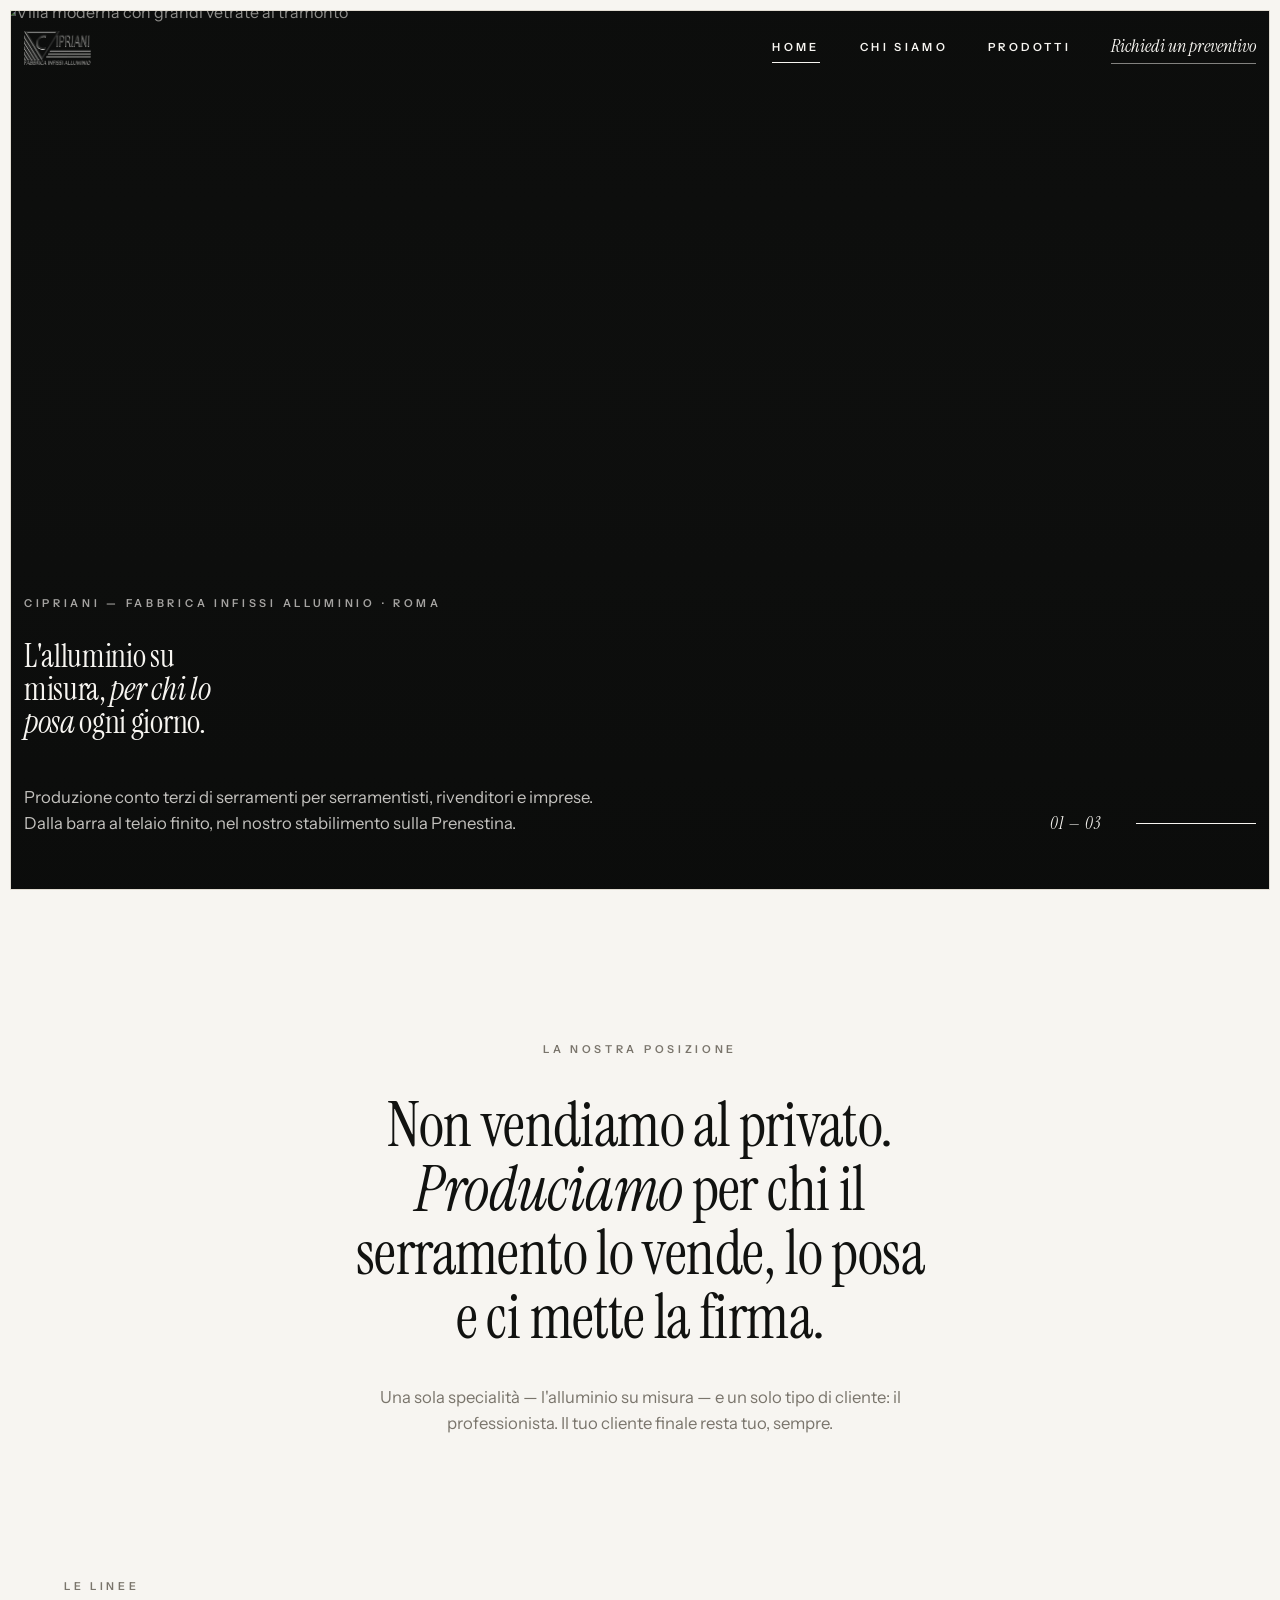
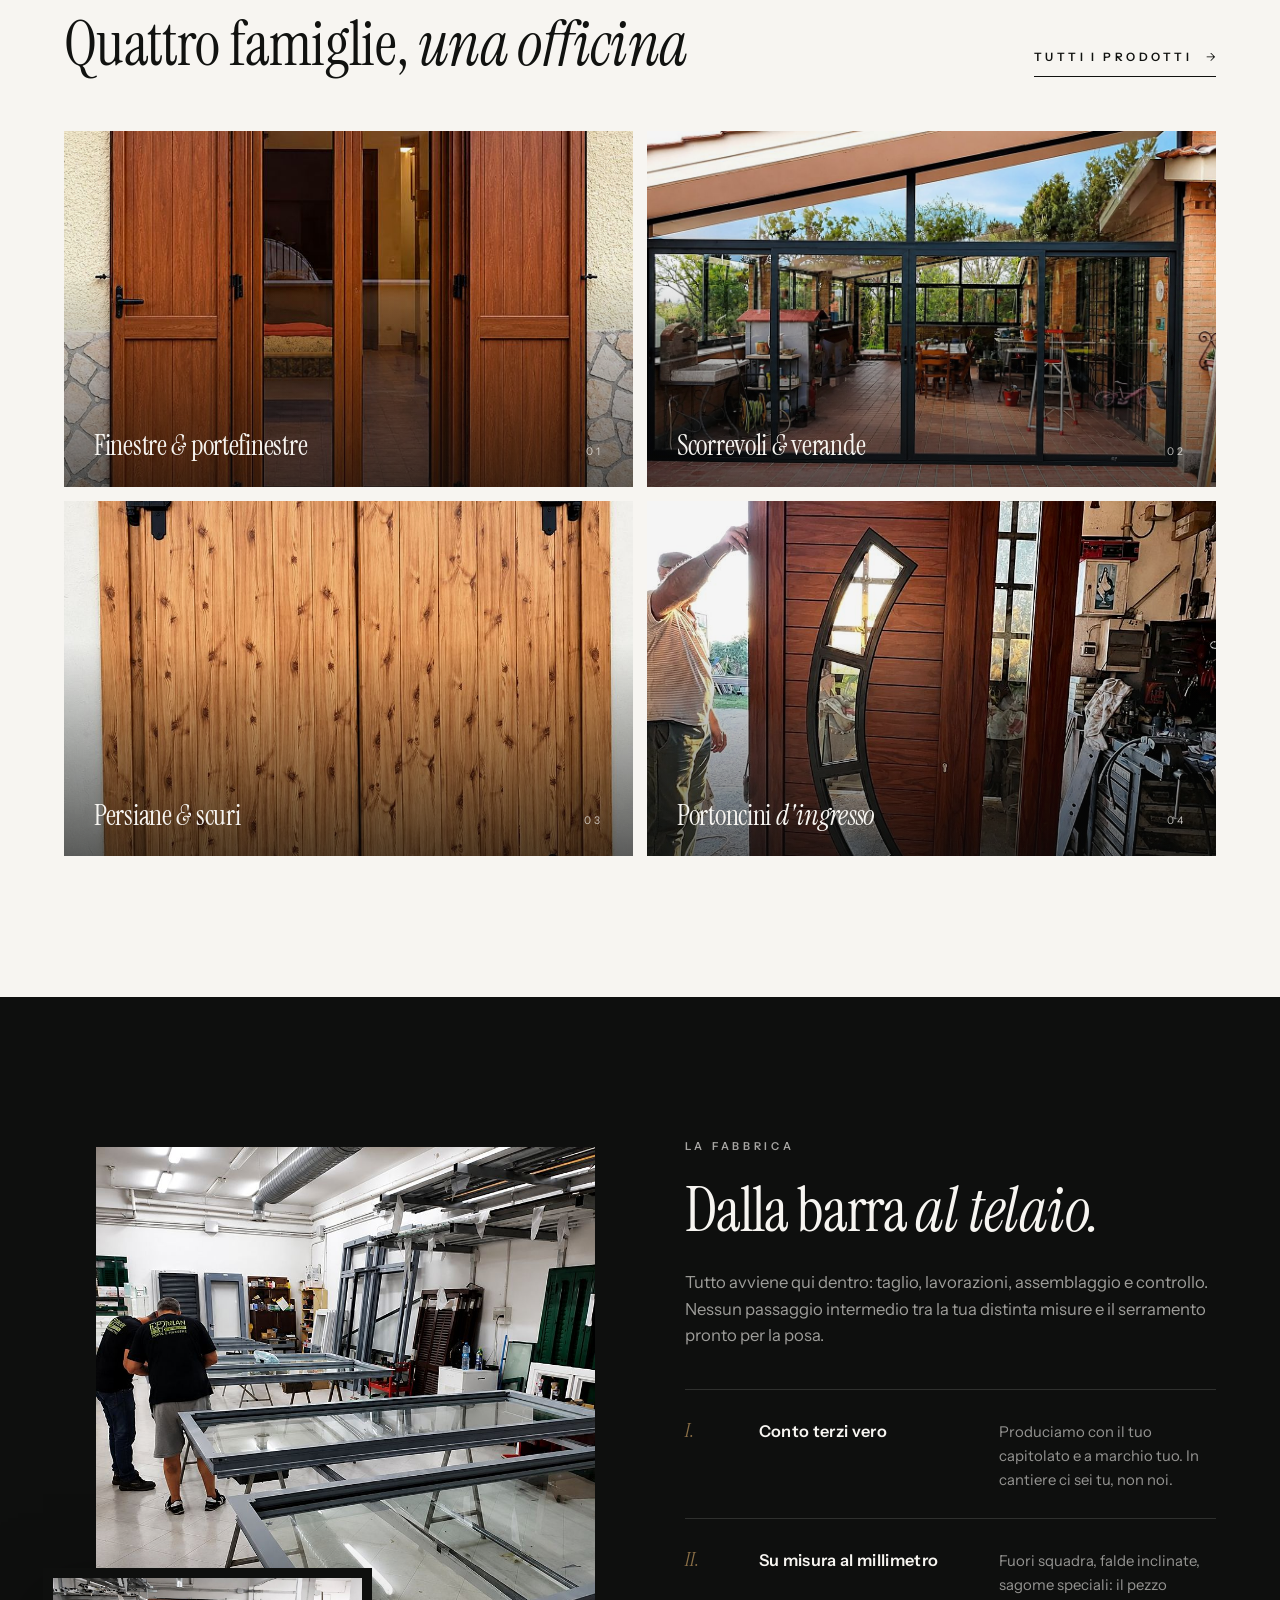
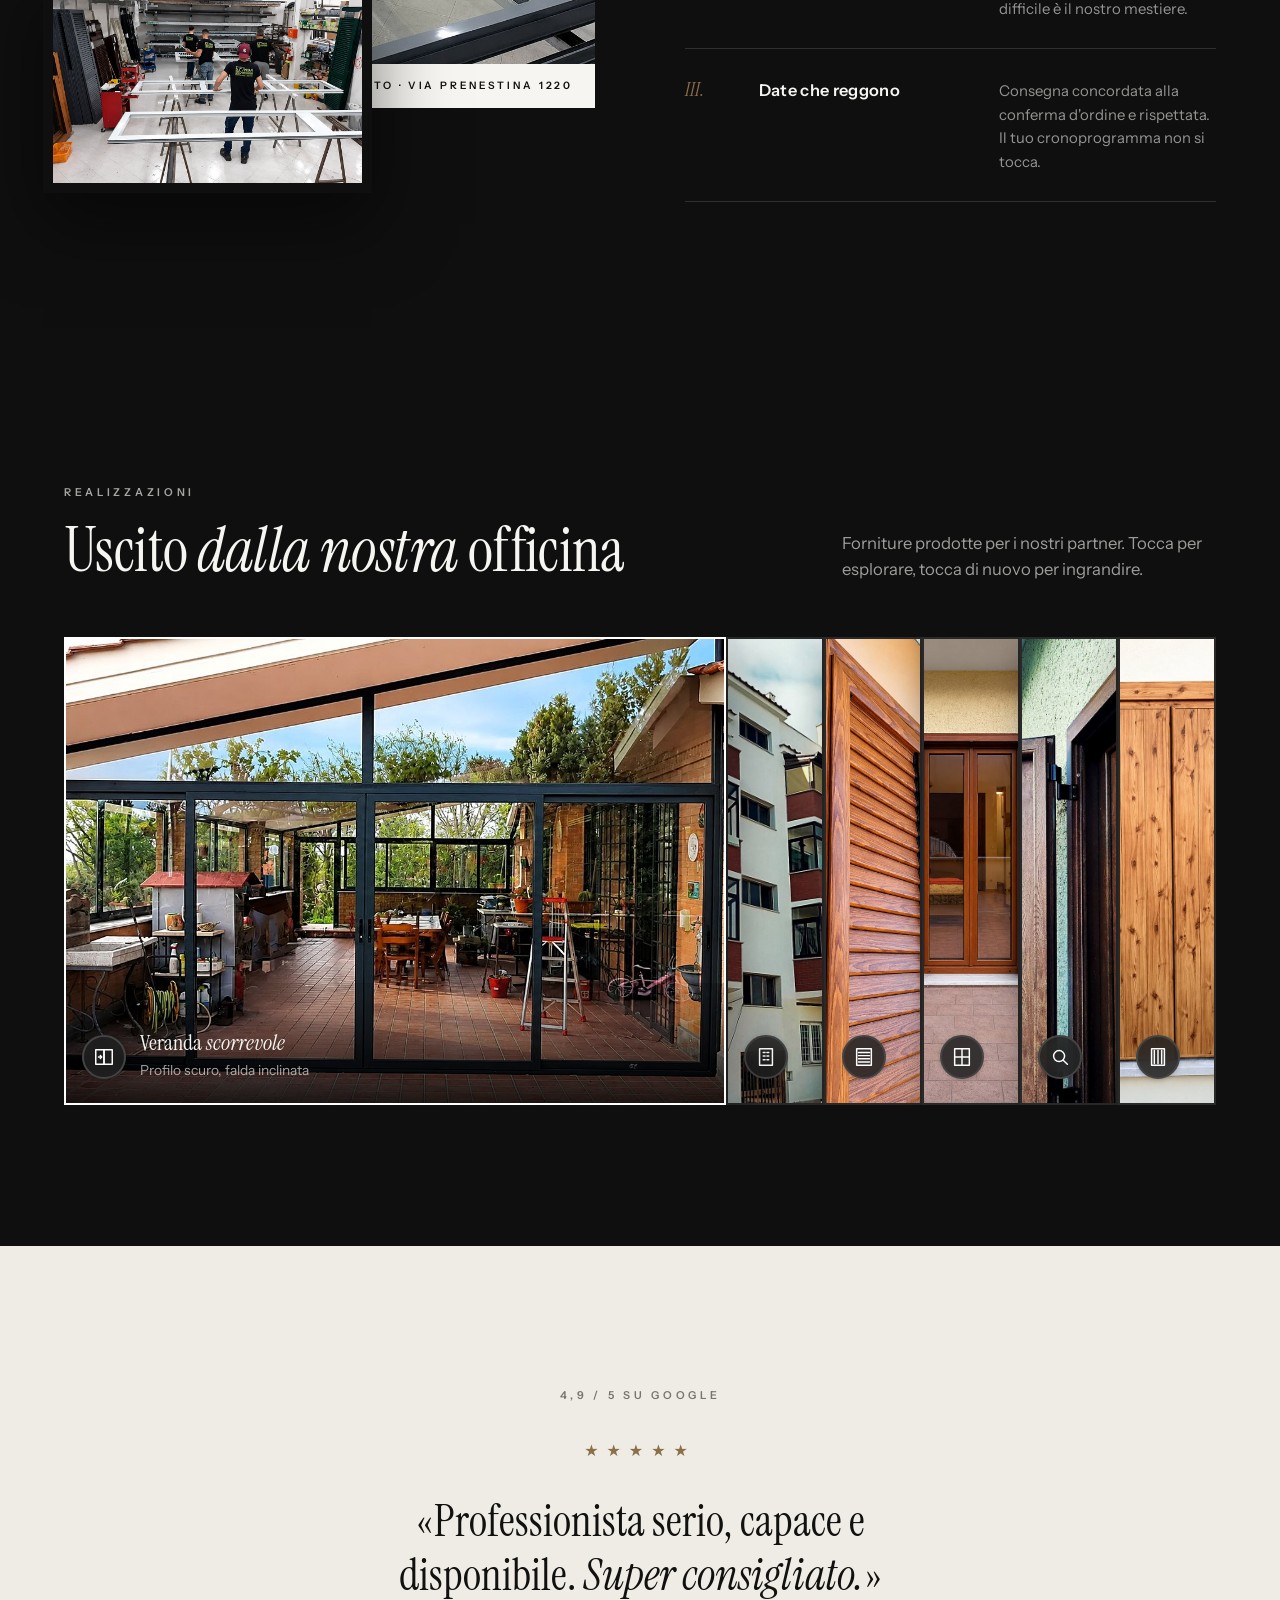
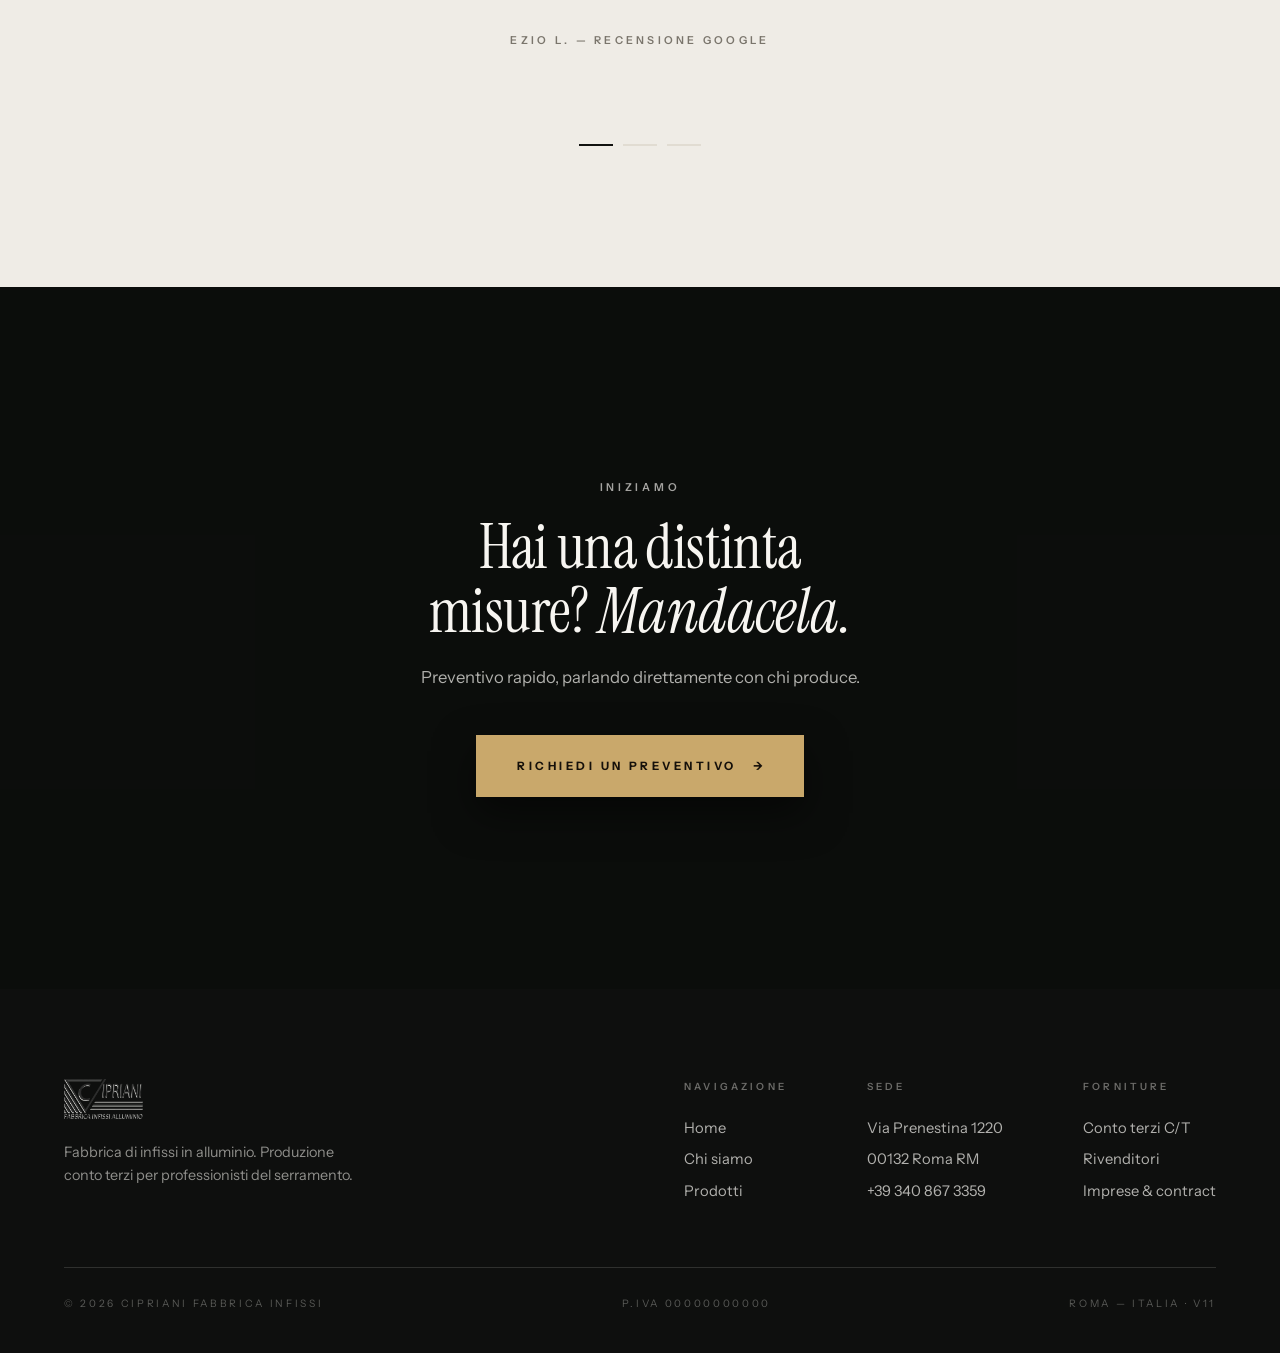
==== index.html @ 6ec698c6 "Add files via upload" ====
<!DOCTYPE html>
<html lang="it">
<head>
<meta charset="UTF-8">
<meta name="viewport" content="width=device-width, initial-scale=1.0">
<title>Cipriani — Fabbrica Infissi Alluminio · Produzione Conto Terzi · Roma</title>
<meta name="description" content="Fabbrica di infissi in alluminio a Roma. Produzione conto terzi per serramentisti, rivenditori e imprese. Dalla barra al telaio finito.">
<meta name="theme-color" content="#0E0F0E">
<meta property="og:title" content="Cipriani — Fabbrica Infissi Alluminio · Produzione Conto Terzi · Roma">
<meta property="og:description" content="Fabbrica di infissi in alluminio a Roma. Produzione conto terzi per serramentisti, rivenditori e imprese. Dalla barra al telaio finito.">
<meta property="og:type" content="website">
<link rel="icon" type="image/png" href="img/favicon.png">
<link rel="apple-touch-icon" href="img/apple-touch-icon.png">
<link rel="preconnect" href="https://fonts.googleapis.com">
<link rel="preconnect" href="https://fonts.gstatic.com" crossorigin>
<link href="https://fonts.googleapis.com/css2?family=Instrument+Serif:ital@0;1&family=Instrument+Sans:ital,wght@0,400..700;1,400&display=swap" rel="stylesheet">
<link rel="preload" as="image" href="https://images.unsplash.com/photo-1613490493576-7fde63acd811?auto=format&fit=crop&w=1600&q=80">
<link rel="stylesheet" href="css/style.css">
</head>
<body>
<div class="telaio" aria-hidden="true"></div>

<header id="hdr">
  <div class="bar">
    <a class="logo" href="index.html" aria-label="Cipriani — home">
      <img class="lg-l" src="img/logo_light.png" alt="Cipriani Fabbrica Infissi Alluminio">
      <img class="lg-d" src="img/logo_dark.png" alt="Cipriani Fabbrica Infissi Alluminio">
    </a>
    <button class="burger" id="burger" aria-label="Menu"><span></span><span></span></button>
    <nav class="main" id="nav">
      <a class="nl active" href="index.html">Home</a>
      <a class="nl" href="chi-siamo.html">Chi siamo</a>
      <a class="nl" href="prodotti.html">Prodotti</a>
      <a class="cta" href="chi-siamo.html#contatti">Richiedi un preventivo</a>
    </nav>
  </div>
</header>

<main>

  <div class="hero" id="hero">
    <div class="slide on"><img src="https://images.unsplash.com/photo-1613490493576-7fde63acd811?auto=format&fit=crop&w=1600&q=80" srcset="https://images.unsplash.com/photo-1613490493576-7fde63acd811?auto=format&fit=crop&w=900&q=80 900w, https://images.unsplash.com/photo-1613490493576-7fde63acd811?auto=format&fit=crop&w=1600&q=80 1600w, https://images.unsplash.com/photo-1613490493576-7fde63acd811?auto=format&fit=crop&w=2000&q=80 2000w" sizes="100vw" data-fb="veranda" alt="Villa moderna con grandi vetrate al tramonto"></div>
    <div class="slide"><img src="https://images.unsplash.com/photo-1600596542815-ffad4c1539a9?auto=format&fit=crop&w=1600&q=80" srcset="https://images.unsplash.com/photo-1600596542815-ffad4c1539a9?auto=format&fit=crop&w=900&q=80 900w, https://images.unsplash.com/photo-1600596542815-ffad4c1539a9?auto=format&fit=crop&w=1600&q=80 1600w, https://images.unsplash.com/photo-1600596542815-ffad4c1539a9?auto=format&fit=crop&w=2000&q=80 2000w" sizes="100vw" data-fb="palazzo" alt="Residenza di lusso con serramenti a tutta altezza"></div>
    <div class="slide"><img src="https://images.unsplash.com/photo-1531971589569-0d9370cbe1e5?auto=format&fit=crop&w=1600&q=80" srcset="https://images.unsplash.com/photo-1531971589569-0d9370cbe1e5?auto=format&fit=crop&w=900&q=80 900w, https://images.unsplash.com/photo-1531971589569-0d9370cbe1e5?auto=format&fit=crop&w=1600&q=80 1600w, https://images.unsplash.com/photo-1531971589569-0d9370cbe1e5?auto=format&fit=crop&w=2000&q=80 2000w" sizes="100vw" data-fb="pfinestra" alt="Casa moderna illuminata al crepuscolo"></div>
    <div class="veil"></div>
    <div class="inner">
      <p class="kick light">Cipriani — Fabbrica infissi alluminio · Roma</p>
      <h1>L'alluminio su misura, <em>per chi lo posa</em> ogni giorno.</h1>
      <div class="foot">
        <p class="sub">Produzione conto terzi di serramenti per serramentisti, rivenditori e imprese. Dalla barra al telaio finito, nel nostro stabilimento sulla Prenestina.</p>
        <div class="ctrl">
          <span class="count" id="sCount">01 — 03</span>
          <div class="prog"><i id="sProg"></i></div>
        </div>
      </div>
    </div>
  </div>

  <section class="manifesto">
    <div class="wrap">
      <p class="kick rv">La nostra posizione</p>
      <h2 class="t-xl rv d1">Non vendiamo al privato. <em>Produciamo</em> per chi il serramento lo vende, lo posa e ci mette la firma.</h2>
      <p class="sub rv d2">Una sola specialità — l'alluminio su misura — e un solo tipo di cliente: il professionista. Il tuo cliente finale resta tuo, sempre.</p>
    </div>
  </section>

  <section class="lines">
    <div class="wrap">
      <div class="head">
        <div>
          <p class="kick rv">Le linee</p>
          <h2 class="t-xl rv d1" style="margin-top:18px">Quattro famiglie, <em>una officina</em></h2>
        </div>
        <a class="lnk rv d2" href="prodotti.html">Tutti i prodotti</a>
      </div>
      <div class="mosaic">
        <a class="tile rv" href="prodotti.html"><img src="https://images.unsplash.com/photo-1503174971373-b1f69850bded?auto=format&fit=crop&w=1200&q=75" data-fb="pfinestra" alt="Interno luminoso con vetrate" loading="lazy"><div class="ov"></div><div class="cap"><h3>Finestre <em>&</em> portefinestre</h3><span class="n">01</span></div></a>
        <a class="tile rv d1" href="prodotti.html"><img src="https://images.unsplash.com/photo-1580587771525-78b9dba3b914?auto=format&fit=crop&w=1200&q=75" data-fb="veranda" alt="Casa moderna con grandi scorrevoli vetrati" loading="lazy"><div class="ov"></div><div class="cap"><h3>Scorrevoli <em>&</em> verande</h3><span class="n">02</span></div></a>
        <a class="tile rv" href="prodotti.html"><img src="img/scuri.jpg" alt="Scuri in alluminio effetto pino" loading="lazy"><div class="ov"></div><div class="cap"><h3>Persiane <em>&</em> scuri</h3><span class="n">03</span></div></a>
        <a class="tile rv d1" href="prodotti.html"><img src="img/porta.jpg" alt="Portoncino di ingresso su disegno" loading="lazy"><div class="ov"></div><div class="cap"><h3>Portoncini <em>d'ingresso</em></h3><span class="n">04</span></div></a>
      </div>
    </div>
  </section>

  <section class="dark-s">
    <div class="wrap fab">
      <div class="duo">
        <div class="ph-main mask"><img src="img/lab2.jpg" alt="Telai vetrati in lavorazione nello stabilimento"><span class="lab">Lo stabilimento · Via Prenestina 1220</span></div>
        <div class="ph-over mask2"><img src="img/lab1.jpg" alt="Squadra al lavoro sulla linea di assemblaggio"></div>
      </div>
      <div>
        <p class="kick light rv">La fabbrica</p>
        <h2 class="t-xl rv d1">Dalla barra <em>al telaio.</em></h2>
        <p class="sub rv d2">Tutto avviene qui dentro: taglio, lavorazioni, assemblaggio e controllo. Nessun passaggio intermedio tra la tua distinta misure e il serramento pronto per la posa.</p>
        <div class="flist rv d3">
          <div class="it-r"><span class="num">I.</span><h4>Conto terzi vero</h4><p>Produciamo con il tuo capitolato e a marchio tuo. In cantiere ci sei tu, non noi.</p></div>
          <div class="it-r"><span class="num">II.</span><h4>Su misura al millimetro</h4><p>Fuori squadra, falde inclinate, sagome speciali: il pezzo difficile è il nostro mestiere.</p></div>
          <div class="it-r"><span class="num">III.</span><h4>Date che reggono</h4><p>Consegna concordata alla conferma d'ordine e rispettata. Il tuo cronoprogramma non si tocca.</p></div>
        </div>
      </div>
    </div>
  </section>

  <section class="real dark-s">
    <div class="wrap">
      <div class="head">
        <div>
          <p class="kick light rv">Realizzazioni</p>
          <h2 class="t-xl rv d1" style="margin-top:18px">Uscito <em>dalla nostra</em> officina</h2>
        </div>
        <p class="sub rv d2" style="max-width:34ch">Forniture prodotte per i nostri partner. Tocca per esplorare, tocca di nuovo per ingrandire.</p>
      </div>
      <div class="sel-opts" id="selOpts">
        <div class="sel-opt active" data-bg="veranda" data-lbi="veranda" data-cap="Veranda scorrevole · profilo scuro" role="button" tabindex="0" aria-label="Veranda scorrevole">
          <div class="sh"></div>
          <div class="lab"><span class="ico"><svg viewBox="0 0 24 24"><rect x="3" y="4" width="9" height="16"/><rect x="12" y="4" width="9" height="16"/><line x1="6" y1="12" x2="9" y2="12"/><polyline points="8,10.5 9.5,12 8,13.5"/></svg></span><span class="inf"><span class="m">Veranda <em>scorrevole</em></span><br><span class="s">Profilo scuro, falda inclinata</span></span></div>
        </div>
        <div class="sel-opt" data-bg="palazzo" data-lbi="palazzo" data-cap="Chiusure balconi · condominio" role="button" tabindex="0" aria-label="Chiusure balconi condominio">
          <div class="sh"></div>
          <div class="lab"><span class="ico"><svg viewBox="0 0 24 24"><rect x="5" y="3" width="14" height="18"/><line x1="9" y1="7" x2="11" y2="7"/><line x1="13" y1="7" x2="15" y2="7"/><line x1="9" y1="11" x2="11" y2="11"/><line x1="13" y1="11" x2="15" y2="11"/><line x1="9" y1="15" x2="11" y2="15"/><line x1="13" y1="15" x2="15" y2="15"/></svg></span><span class="inf"><span class="m">Chiusure <em>balconi</em></span><br><span class="s">Fornitura per condominio</span></span></div>
        </div>
        <div class="sel-opt" data-bg="persiane" data-lbi="persiane" data-cap="Persiane · effetto legno sublimato" role="button" tabindex="0" aria-label="Persiane effetto legno">
          <div class="sh"></div>
          <div class="lab"><span class="ico"><svg viewBox="0 0 24 24"><rect x="4" y="3" width="16" height="18"/><line x1="6" y1="7" x2="18" y2="7"/><line x1="6" y1="10.5" x2="18" y2="10.5"/><line x1="6" y1="14" x2="18" y2="14"/><line x1="6" y1="17.5" x2="18" y2="17.5"/></svg></span><span class="inf"><span class="m">Persiane <em>effetto legno</em></span><br><span class="s">Sublimazione, lamelle orientabili</span></span></div>
        </div>
        <div class="sel-opt" data-bg="pfinestra" data-lbi="pfinestra" data-cap="Portafinestra + scuri · effetto noce" role="button" tabindex="0" aria-label="Portafinestra con scuri">
          <div class="sh"></div>
          <div class="lab"><span class="ico"><svg viewBox="0 0 24 24"><rect x="4" y="3" width="16" height="18"/><line x1="12" y1="3" x2="12" y2="21"/><line x1="4" y1="12" x2="20" y2="12"/></svg></span><span class="inf"><span class="m">Portafinestra <em>+ scuri</em></span><br><span class="s">Effetto noce, ferramenta nera</span></span></div>
        </div>
        <div class="sel-opt" data-bg="dettaglio" data-lbi="dettaglio" data-cap="Dettaglio ferramenta · effetto rovere" role="button" tabindex="0" aria-label="Dettaglio ferramenta">
          <div class="sh"></div>
          <div class="lab"><span class="ico"><svg viewBox="0 0 24 24"><circle cx="11" cy="11" r="6"/><line x1="15.5" y1="15.5" x2="20" y2="20"/></svg></span><span class="inf"><span class="m">Dettaglio <em>ferramenta</em></span><br><span class="s">Cerniere a vista, effetto rovere</span></span></div>
        </div>
        <div class="sel-opt" data-bg="scuri" data-lbi="scuri" data-cap="Scuri · effetto pino nodato" role="button" tabindex="0" aria-label="Scuri effetto pino">
          <div class="sh"></div>
          <div class="lab"><span class="ico"><svg viewBox="0 0 24 24"><rect x="5" y="3" width="14" height="18"/><line x1="8" y1="5" x2="8" y2="19"/><line x1="12" y1="5" x2="12" y2="19"/><line x1="16" y1="5" x2="16" y2="19"/></svg></span><span class="inf"><span class="m">Scuri <em>pino nodato</em></span><br><span class="s">Doghe cieche, cardini neri</span></span></div>
        </div>
      </div>
    </div>
  </section>

  <section class="rev">
    <div class="wrap">
      <p class="kick rv">4,9 / 5 su Google</p>
      <div class="q-track rv d1" id="qTrack" style="margin-top:34px">
        <div class="q-item on"><div class="stars">★★★★★</div><blockquote><p>«Professionista serio, capace e disponibile. <em>Super consigliato.</em>»</p></blockquote><cite>Ezio L. — Recensione Google</cite></div>
        <div class="q-item"><div class="stars">★★★★★</div><blockquote><p>«Prodotto davvero buono, consegnato nei tempi. <em>Ottimo rapporto qualità-prezzo.</em>»</p></blockquote><cite>Lorenzo V. — Recensione Google</cite></div>
        <div class="q-item"><div class="stars">★★★★★</div><blockquote><p>«Materiali di alta qualità e <em>grande cura</em> in ogni dettaglio della fornitura.»</p></blockquote><cite>Giuseppe T. — Recensione Google</cite></div>
      </div>
      <div class="dots" id="qDots"><button class="on" aria-label="Recensione 1"></button><button aria-label="Recensione 2"></button><button aria-label="Recensione 3"></button></div>
    </div>
  </section>

  <section class="cta-x" style="padding:0">
    <div class="bgp" style="background-image:url('https://images.unsplash.com/photo-1513584684374-8bab748fbf90?auto=format&fit=crop&w=1400&q=70')"></div>
    <div class="veil"></div>
    <div class="in">
      <p class="kick light rv">Iniziamo</p>
      <h2 class="t-xl rv d1" style="margin-top:20px">Hai una distinta misure? <em>Mandacela.</em></h2>
      <p class="sub rv d2">Preventivo rapido, parlando direttamente con chi produce.</p>
      <a class="btn-solid inv rv d3" style="background:#C9A86B;border-color:#C9A86B;color:#15100a" href="chi-siamo.html#contatti">Richiedi un preventivo</a>
    </div>
  </section>
</main>

<div class="lb" id="lb"><button class="x" aria-label="Chiudi">✕</button><img id="lbImg" alt=""><div class="cap" id="lbCap"></div></div>

<footer>
  <div class="wrap">
    <div class="ft">
      <div class="fl">
        <img src="img/logo_light.png" alt="Cipriani Fabbrica Infissi Alluminio">
        <p>Fabbrica di infissi in alluminio. Produzione conto terzi per professionisti del serramento.</p>
      </div>
      <div class="cols">
        <div><h5>Navigazione</h5><a href="index.html">Home</a><a href="chi-siamo.html">Chi siamo</a><a href="prodotti.html">Prodotti</a></div>
        <div><h5>Sede</h5><span>Via Prenestina 1220</span><span>00132 Roma RM</span><a href="tel:+393408673359">+39 340 867 3359</a></div>
        <div><h5>Forniture</h5><span>Conto terzi C/T</span><span>Rivenditori</span><span>Imprese & contract</span></div>
      </div>
    </div>
    <div class="base"><span>© 2026 Cipriani Fabbrica Infissi</span><span>P.IVA 00000000000</span><span>Roma — Italia · v11</span></div>
  </div>
</footer>

<script src="js/main.js"></script>
</body>
</html>
---- css/style.css ----
:root{
  --bg:#F7F5F1;
  --bg2:#EFECE6;
  --ink:#111210;
  --mut:#7A756C;
  --line:#E1DCD2;
  --dark:#0E0F0E;
  --dark2:#161715;
  --line-d:rgba(247,245,241,.14);
  --brass:#8A6F47;
  --bronze-l:#C9A86B;
  --serif:'Instrument Serif',Georgia,'Times New Roman',serif;
  --sans:'Instrument Sans',system-ui,-apple-system,'Helvetica Neue',Arial,sans-serif;
  --ease:cubic-bezier(.19,1,.22,1);
}
*{margin:0;padding:0;box-sizing:border-box}
html{scroll-behavior:smooth}
body{font-family:var(--sans);background:var(--bg);color:var(--ink);line-height:1.6;font-size:16px;-webkit-font-smoothing:antialiased;overflow-x:hidden}
img{display:block;max-width:100%}
a{color:inherit;text-decoration:none}
button{font-family:inherit}
::selection{background:var(--ink);color:var(--bg)}

/* —— cornice fissa: il telaio —— */
.telaio{position:fixed;inset:0;pointer-events:none;z-index:200;border:10px solid var(--bg);display:none}
.telaio::after{content:"";position:absolute;inset:0;border:1px solid var(--line)}
@media(min-width:1024px){.telaio{display:block}}
body.on-dark-edge .telaio{border-color:var(--bg)}

.wrap{width:min(1280px,90vw);margin:0 auto}
.kick{font-size:.68rem;font-weight:600;letter-spacing:.34em;text-transform:uppercase;color:var(--mut)}
.kick.light{color:rgba(247,245,241,.65)}
h1,h2,h3{font-family:var(--serif);font-weight:400;line-height:1.04;letter-spacing:-.01em}
h1 em,h2 em,h3 em,.it{font-style:italic}
.t-hero{font-size:clamp(2.9rem,7.4vw,6.8rem)}
.t-xl{font-size:clamp(2.3rem,4.8vw,4.4rem)}
.t-l{font-size:clamp(1.7rem,3vw,2.6rem)}
.sub{font-size:clamp(1rem,1.3vw,1.15rem);color:var(--mut);max-width:54ch}
.on-dark .sub{color:rgba(247,245,241,.62)}

.lnk{display:inline-flex;align-items:center;gap:14px;font-size:.72rem;font-weight:600;letter-spacing:.3em;text-transform:uppercase;padding-bottom:10px;border-bottom:1px solid currentColor;transition:gap .35s var(--ease),opacity .3s}
.lnk::after{content:"→";font-weight:400;letter-spacing:0}
.lnk:hover{gap:22px;opacity:.65}
.btn-solid{display:inline-flex;align-items:center;gap:16px;font-size:.72rem;font-weight:700;letter-spacing:.3em;text-transform:uppercase;padding:21px 40px;background:#C9A86B;border:1px solid #C9A86B;color:#15100a;box-shadow:0 14px 34px rgba(0,0,0,.35);transition:transform .35s var(--ease),box-shadow .35s var(--ease)}
.btn-solid::after{content:"→";letter-spacing:0;transition:transform .35s var(--ease)}
.btn-solid:hover{transform:translateY(-2px);box-shadow:0 20px 44px rgba(138,111,71,.5)}
.btn-solid:hover::after{transform:translateX(6px)}
.on-dark .btn-solid,.btn-solid.inv{background:#C9A86B;border-color:#C9A86B;color:#15100a;box-shadow:0 16px 40px rgba(0,0,0,.5)}
.on-dark .btn-solid:hover,.btn-solid.inv:hover{transform:translateY(-2px)}

/* —— header —— */
header{position:fixed;top:0;left:0;right:0;z-index:150;transition:background .5s var(--ease),box-shadow .5s,transform .5s var(--ease)}
header .bar{display:flex;align-items:center;justify-content:space-between;width:min(1380px,calc(100vw - 48px));margin:0 auto;height:96px;transition:height .4s var(--ease)}
header .logo img{height:34px;width:auto;transition:opacity .3s}
header .logo .lg-d{display:none}
header.lite{background:rgba(247,245,241,.88);backdrop-filter:blur(16px);box-shadow:0 1px 0 var(--line)}
header.lite .bar{height:74px}
header.lite .logo .lg-l{display:none}
header.lite .logo .lg-d{display:block}
header.hide{transform:translateY(-100%)}
nav.main{display:flex;align-items:center;gap:40px}
nav.main .nl{font-size:.7rem;font-weight:600;letter-spacing:.3em;text-transform:uppercase;color:var(--bg);position:relative;padding:4px 0}
header.lite nav.main .nl{color:var(--ink)}
nav.main .nl::after{content:"";position:absolute;left:0;bottom:-2px;width:100%;height:1px;background:currentColor;transform:scaleX(0);transform-origin:right;transition:transform .4s var(--ease)}
nav.main .nl:hover::after,nav.main .nl.active::after{transform:scaleX(1);transform-origin:left}
nav.main .cta{font-family:var(--serif);font-style:italic;font-size:1.15rem;color:var(--bg);border-bottom:1px solid rgba(247,245,241,.5);padding-bottom:2px;transition:border-color .3s,color .3s}
header.lite nav.main .cta{color:var(--ink);border-color:rgba(17,18,16,.4)}
nav.main .cta:hover{color:var(--brass);border-color:var(--brass)}
.burger{display:none;background:none;border:0;cursor:pointer;width:44px;height:44px;position:relative;z-index:300}
.burger span{position:absolute;left:8px;right:8px;height:1.5px;background:var(--bg);transition:.4s var(--ease)}
header.lite .burger span{background:var(--ink)}
body.menu-open .burger span{background:var(--bg)!important}
.burger span:nth-child(1){top:16px}.burger span:nth-child(2){top:27px}
body.menu-open .burger span:nth-child(1){top:21px;transform:rotate(45deg)}
body.menu-open .burger span:nth-child(2){top:21px;transform:rotate(-45deg)}

/* —— pagine —— */
@keyframes pIn{from{opacity:0}to{opacity:1}}

/* —— hero slideshow —— */
.hero{position:relative;height:100svh;min-height:620px;background:var(--dark);color:var(--bg);overflow:hidden;display:flex;align-items:flex-end}
.hero .slide{position:absolute;inset:0;opacity:0;transition:opacity 1.6s ease}
.hero .slide img{width:100%;height:100%;object-fit:cover}
.hero .slide.on{opacity:1}
.hero .veil{position:absolute;inset:0;background:linear-gradient(180deg,rgba(10,11,10,.45),rgba(10,11,10,.05) 45%,rgba(10,11,10,.66) 100%)}
.hero .inner{position:relative;z-index:2;width:min(1380px,calc(100vw - 48px));margin:0 auto;padding-bottom:clamp(56px,7vh,96px)}
.hero .kick{margin-bottom:28px}
html.js .hero .kick{opacity:0;animation:rise 1s .3s var(--ease) forwards}
.hero h1{max-width:13ch}
html.js .hero h1{opacity:0;animation:rise 1.1s .5s var(--ease) forwards}
.hero .foot{display:flex;flex-wrap:wrap;align-items:flex-end;justify-content:space-between;gap:30px;margin-top:44px}
html.js .hero .foot{opacity:0;animation:rise 1s .85s var(--ease) forwards}
@keyframes rise{from{opacity:0;transform:translateY(36px)}to{opacity:1;transform:none}}
.hero .sub{color:rgba(247,245,241,.78)}
.hero .ctrl{display:flex;align-items:center;gap:22px}
.hero .count{font-family:var(--serif);font-style:italic;font-size:1.05rem;letter-spacing:.06em;min-width:64px}
.hero .prog{width:120px;height:1px;background:rgba(247,245,241,.25);position:relative;overflow:hidden}
.hero .prog i{position:absolute;inset:0;background:var(--bg);transform:scaleX(0);transform-origin:left}
.hero.run .prog i{animation:prg 7s linear forwards}
@keyframes prg{to{transform:scaleX(1)}}

/* —— sezioni —— */
section{padding:clamp(90px,11vw,160px) 0}
.manifesto{text-align:center}
.manifesto .kick{margin-bottom:36px}
.manifesto h2{max-width:21ch;margin:0 auto}
.manifesto .sub{margin:34px auto 0}

/* griglia linee — tile uniformi */
.lines{padding-top:0}
.lines .head{display:flex;align-items:flex-end;justify-content:space-between;gap:30px;margin-bottom:54px;flex-wrap:wrap}
.mosaic{display:grid;grid-template-columns:1fr 1fr;gap:14px}
.tile{position:relative;overflow:hidden;background:var(--dark2);display:block;aspect-ratio:16/10}
.tile img{width:100%;height:100%;object-fit:cover;transition:transform 1.2s var(--ease),opacity .6s;opacity:.96}
.tile:hover img{transform:scale(1.05)}
.tile .ov{position:absolute;inset:0;background:linear-gradient(180deg,transparent 40%,rgba(10,11,10,.62))}
.tile .cap{position:absolute;left:30px;right:30px;bottom:26px;color:var(--bg);display:flex;align-items:flex-end;justify-content:space-between;gap:14px}
.tile .cap h3{font-size:clamp(1.5rem,2.2vw,2.1rem)}
.tile .cap .n{font-size:.66rem;letter-spacing:.3em;text-transform:uppercase;opacity:.75;transition:transform .45s var(--ease)}
.tile:hover .cap .n{transform:translateX(-8px)}

/* selettore interattivo (realizzazioni) */
.dark-s .sub{color:rgba(247,245,241,.62)}
.real.dark-s .lnk{color:var(--bg)}
.sel-opts{display:flex;align-items:stretch;gap:0;height:clamp(380px,52vh,500px);overflow:hidden}
.sel-opt{position:relative;flex:1 1 0%;min-width:60px;overflow:hidden;cursor:pointer;background-color:var(--dark2);background-size:cover;background-position:center;border:2px solid #292929;box-shadow:0 10px 30px rgba(0,0,0,.30);backface-visibility:hidden;will-change:flex-grow;transition:flex .7s ease-in-out,border-color .7s,box-shadow .7s,opacity .7s var(--ease),transform .7s var(--ease)}
.sel-opt.active{flex:7 1 0%;border-color:#fff;box-shadow:0 20px 60px rgba(0,0,0,.50);z-index:10}
.sel-opt .sh{position:absolute;left:0;right:0;bottom:-40px;height:120px;pointer-events:none;transition:all .7s ease-in-out;box-shadow:inset 0 -120px 0px -120px #000,inset 0 -120px 0px -80px #000}
.sel-opt.active .sh{bottom:0;box-shadow:inset 0 -120px 120px -120px #000,inset 0 -120px 120px -80px #000}
.sel-opt .lab{position:absolute;left:0;right:0;bottom:20px;display:flex;align-items:center;gap:14px;padding:0 16px;z-index:2;pointer-events:none}
.sel-opt .ico{min-width:44px;max-width:44px;height:44px;display:flex;align-items:center;justify-content:center;border-radius:50%;background:rgba(32,32,32,.85);backdrop-filter:blur(10px);border:2px solid #444;box-shadow:0 1px 4px rgba(0,0,0,.18);flex:0 0 44px}
.sel-opt .ico svg{width:22px;height:22px;stroke:#fff;fill:none;stroke-width:1.6;stroke-linecap:round;stroke-linejoin:round}
.sel-opt .inf{white-space:nowrap;overflow:hidden}
.sel-opt .inf .m{font-family:var(--serif);font-size:1.35rem;line-height:1.15;opacity:0;transform:translateX(25px);transition:all .7s ease-in-out}
.sel-opt .inf .s{font-size:.86rem;color:rgba(247,245,241,.66);opacity:0;transform:translateX(25px);transition:all .7s ease-in-out}
.sel-opt.active .inf .m,.sel-opt.active .inf .s{opacity:1;transform:translateX(0)}

/* fabbrica dark */
.dark-s{background:var(--dark);color:var(--bg)}
.fab{display:grid;grid-template-columns:1fr 1fr;gap:clamp(50px,7vw,110px);align-items:center}
.fab .duo{position:relative;padding-bottom:16%;padding-left:6%}
.fab .duo .ph-main{position:relative;overflow:hidden}
.fab .duo .ph-main img{width:100%;aspect-ratio:4/4.5;object-fit:cover}
.fab .duo .ph-main .lab{position:absolute;right:0;bottom:0;background:var(--bg);color:var(--ink);font-size:.64rem;font-weight:600;letter-spacing:.28em;text-transform:uppercase;padding:14px 22px}
.fab .duo .ph-over{position:absolute;left:-4%;bottom:0;width:62%;border:10px solid var(--dark);box-shadow:0 30px 70px rgba(0,0,0,.5);overflow:hidden;will-change:transform}
.fab .duo .ph-over img{width:100%;aspect-ratio:16/10.6;object-fit:cover}
.fab h2{margin:24px 0 26px}
.flist{margin-top:40px;border-top:1px solid var(--line-d)}
.flist .it-r{display:grid;grid-template-columns:54px 220px 1fr;gap:20px;padding:26px 0;border-bottom:1px solid var(--line-d);align-items:baseline}
.flist .num{font-family:var(--serif);font-style:italic;font-size:1.2rem;color:var(--brass)}
.flist h4{font-size:1.02rem;font-weight:600;letter-spacing:.02em}
.flist p{color:rgba(247,245,241,.58);font-size:.93rem}

/* realizzazioni */
.real .head{display:flex;align-items:flex-end;justify-content:space-between;gap:30px;flex-wrap:wrap;margin-bottom:54px}

/* recensioni */
.rev{background:var(--bg2);text-align:center}
.rev .stars{color:var(--brass);letter-spacing:8px;font-size:1rem;margin-bottom:30px}
.rev blockquote p{font-family:var(--serif);font-size:clamp(1.6rem,3.4vw,2.9rem);line-height:1.25;max-width:26ch;margin:0 auto}
.rev cite{display:block;margin-top:30px;font-style:normal;font-size:.68rem;font-weight:600;letter-spacing:.3em;text-transform:uppercase;color:var(--mut)}
.rev .dots{display:flex;gap:10px;justify-content:center;margin-top:40px}
.rev .dots button{width:34px;height:2px;border:0;background:var(--line);cursor:pointer;transition:background .3s}
.rev .dots button.on{background:var(--ink)}
.rev .q-track{display:grid}
.rev .q-item{grid-area:1/1;opacity:0;transition:opacity .7s ease;pointer-events:none}
.rev .q-item.on{opacity:1;pointer-events:auto}

/* CTA parallax */
.cta-x{position:relative;min-height:78vh;display:flex;align-items:center;justify-content:center;text-align:center;overflow:hidden;background:var(--dark)}
.cta-x .bgp{position:absolute;inset:0;background-size:cover;background-position:center}
.cta-x .veil{position:absolute;inset:0;background:rgba(10,11,10,.55)}
.cta-x .in{position:relative;z-index:2;color:var(--bg);padding:80px 6vw}
.cta-x h2{max-width:16ch;margin:0 auto 20px}
.cta-x .sub{color:rgba(247,245,241,.7);margin:0 auto 44px}

/* —— pagina interna head —— */
.ph-int{position:relative;min-height:62vh;display:flex;align-items:flex-end;background:var(--dark);color:var(--bg);overflow:hidden}
.ph-int .bg{position:absolute;inset:0}
.ph-int .bg img{width:100%;height:100%;object-fit:cover;opacity:.62}
.ph-int .veil{position:absolute;inset:0;background:linear-gradient(180deg,rgba(10,11,10,.5),rgba(10,11,10,.72))}
.ph-int.warm .veil{background:linear-gradient(180deg,rgba(16,13,8,.55),rgba(31,23,12,.8))}
.ph-int .inner{position:relative;z-index:2;width:min(1280px,90vw);margin:0 auto;padding:170px 0 70px}
.ph-int h1{font-size:clamp(2.6rem,6vw,5.4rem);max-width:14ch;margin-top:22px}
.ph-int .sub{margin-top:22px;color:rgba(247,245,241,.72)}

/* prodotti dettaglio */
.pline{display:grid;grid-template-columns:1fr 1fr;gap:clamp(46px,6vw,100px);align-items:center;padding:clamp(60px,8vw,110px) 0;border-bottom:1px solid var(--line)}
.pline:last-of-type{border-bottom:0}
.pline:nth-of-type(even) .pimg{order:2}
.pline .pn{font-family:var(--serif);font-style:italic;font-size:1.1rem;color:var(--brass)}
.pline h3{font-size:clamp(1.9rem,3.4vw,3rem);margin:14px 0 20px}
.pline p{color:var(--mut);max-width:50ch}
.pline .feat{margin-top:30px;border-top:1px solid var(--line)}
.pline .feat li{list-style:none;padding:14px 0;border-bottom:1px solid var(--line);font-size:.92rem;display:flex;justify-content:space-between;gap:20px}
.pline .feat li span:last-child{color:var(--mut);font-style:italic;font-family:var(--serif)}
.pline .pimg{position:relative;overflow:hidden}
.pline .pimg img{width:100%;aspect-ratio:4/4.2;object-fit:cover;transition:transform 1.2s var(--ease)}
.pline .pimg:hover img{transform:scale(1.04)}
.pline .pimg .lab{position:absolute;left:0;bottom:0;background:var(--bg);color:var(--ink);font-size:.62rem;font-weight:600;letter-spacing:.26em;text-transform:uppercase;padding:12px 18px}

/* finiture */
.fin .headc{text-align:center;margin-bottom:60px}
.fin .headc h2{margin:22px auto 20px;max-width:18ch}
.fin .headc .sub{margin:0 auto}
.cgrid{display:grid;grid-template-columns:repeat(3,1fr);gap:14px;margin-bottom:60px}
.cat{position:relative;overflow:hidden;cursor:zoom-in;background:#fff}
.cat img{width:100%;height:230px;object-fit:cover;object-position:left top;transition:transform .9s var(--ease)}
.cat:hover img{transform:scale(1.04)}
.cat .lbl{display:flex;justify-content:space-between;align-items:baseline;gap:10px;padding:16px 18px;background:var(--dark2);color:var(--bg)}
.cat .lbl span{font-size:.62rem;font-weight:600;letter-spacing:.24em;text-transform:uppercase}
.cat .lbl i{font-family:var(--serif);font-style:italic;color:var(--brass);font-size:.95rem;white-space:nowrap}
.fin .note{display:flex;justify-content:center}
.fin .note p{font-family:var(--serif);font-style:italic;font-size:1.2rem;color:rgba(247,245,241,.6);text-align:center;max-width:46ch}

/* lightbox */
.lb{position:fixed;inset:0;z-index:400;background:rgba(10,11,10,.95);display:none;align-items:center;justify-content:center;padding:4vw;cursor:zoom-out}
.lb.open{display:flex;animation:pIn .3s}
.lb img{max-width:94vw;max-height:86vh;width:auto;height:auto}
.lb .cap{position:absolute;bottom:26px;left:50%;transform:translateX(-50%);color:var(--bg);font-size:.66rem;font-weight:600;letter-spacing:.3em;text-transform:uppercase;white-space:nowrap}
.lb .x{position:absolute;top:26px;right:34px;background:none;border:0;color:var(--bg);font-size:1.5rem;cursor:pointer}

/* —— contatti —— */
.con-grid{display:grid;grid-template-columns:1fr 1.1fr;gap:clamp(40px,5vw,80px);align-items:start}
.con-card{background:var(--dark2);color:var(--bg);padding:clamp(30px,4vw,46px);border-top:3px solid var(--brass);box-shadow:0 26px 60px rgba(14,15,14,.16)}
.con-card .kick{color:var(--bronze-l)}
.con-card .phone{margin:22px 0 6px}
.con-card .phone a{font-family:var(--serif);font-size:clamp(1.8rem,3.2vw,2.6rem);color:var(--bronze-l);border-bottom:1px solid rgba(201,168,107,.4);transition:color .3s,border-color .3s}
.con-card .phone a:hover{color:#fff;border-color:#fff}
.con-card .pnote{font-family:var(--serif);font-style:italic;font-size:1.08rem;color:rgba(247,245,241,.62);margin-bottom:30px}
.crow{display:grid;grid-template-columns:130px 1fr;gap:18px;padding:20px 0;border-top:1px solid var(--line-d);align-items:baseline}
.crow .k{font-size:.64rem;font-weight:600;letter-spacing:.3em;text-transform:uppercase;color:var(--bronze-l)}
.crow .v{font-size:1rem}
.crow .v small{display:block;color:rgba(247,245,241,.5);font-size:.82rem;margin-top:3px}
.con-quote{margin-top:32px;font-family:var(--serif);font-style:italic;font-size:1.3rem;color:var(--brass);max-width:30ch}
.cform{background:var(--bg2);padding:clamp(26px,3.4vw,40px);border-top:3px solid var(--brass)}
.cform .fld{position:relative;padding:26px 0 14px;border-bottom:1px solid rgba(17,18,16,.18);transition:border-color .3s}
.cform .fld:focus-within{border-bottom-color:var(--brass)}
.cform .fld:focus-within label{color:var(--brass)}
.cform label{position:absolute;top:30px;left:0;font-size:.95rem;color:var(--mut);transition:.3s var(--ease);pointer-events:none}
.cform .fld.up label{top:6px;font-size:.6rem;font-weight:600;letter-spacing:.28em;text-transform:uppercase}
.cform input,.cform select,.cform textarea{width:100%;border:0;background:transparent;font-family:var(--sans);font-size:1.05rem;color:var(--ink);outline:none;padding:4px 0;resize:vertical}
.cform .frow{display:grid;grid-template-columns:1fr 1fr;gap:0 40px}
.cform .send{margin-top:44px}
.cform .ok{display:none;margin-top:26px;font-family:var(--serif);font-style:italic;font-size:1.15rem;color:var(--brass)}
.map-w{margin-top:clamp(70px,9vw,110px)}
.map-w iframe{width:100%;height:460px;border:0;filter:grayscale(.85) sepia(.22) contrast(1.05);display:block}
.map-w .mrow{display:flex;justify-content:space-between;align-items:center;gap:20px;padding:18px 0;border-bottom:1px solid var(--line);flex-wrap:wrap}
.map-w .mrow p{font-family:var(--serif);font-style:italic;font-size:1.2rem}
.map-w .mrow p em,.map-w .lnk{color:var(--brass)}

/* —— footer —— */
footer{background:var(--dark);color:rgba(247,245,241,.55);padding:90px 0 40px}
footer .ft{display:flex;flex-wrap:wrap;justify-content:space-between;gap:50px;padding-bottom:60px;border-bottom:1px solid var(--line-d)}
footer .fl img{height:40px;width:auto;margin-bottom:22px}
footer .fl p{font-size:.9rem;max-width:30ch}
footer .cols{display:flex;gap:80px;flex-wrap:wrap}
footer h5{font-size:.62rem;font-weight:600;letter-spacing:.32em;text-transform:uppercase;color:rgba(247,245,241,.4);margin-bottom:18px}
footer .cols a,footer .cols span{display:block;padding:4px 0;font-size:.92rem;color:rgba(247,245,241,.7)}
footer .cols a:hover{color:var(--bg)}
footer .base{display:flex;flex-wrap:wrap;gap:16px;justify-content:space-between;padding-top:28px;font-size:.64rem;letter-spacing:.26em;text-transform:uppercase;color:rgba(247,245,241,.32)}

/* reveal */

/* responsive */
@media(max-width:980px){
  .sel-opts{flex-direction:column;height:88vh;min-height:660px}
  .sel-opt{min-height:64px}
  .sel-opt .inf .m{font-size:1.15rem}
  .fab,.pline,.con-grid{grid-template-columns:1fr}
  .fab .duo{padding-left:0;padding-bottom:24%}
  .fab .duo .ph-over{left:0;width:70%;border-width:6px}
  .pline:nth-of-type(even) .pimg{order:0}
  .cgrid{grid-template-columns:1fr 1fr}
  nav.main{position:fixed;inset:0;background:rgba(12,13,12,.97);flex-direction:column;justify-content:center;gap:38px;transform:translateY(-103%);transition:transform .6s var(--ease);z-index:250}
  body.menu-open nav.main{transform:none}
  nav.main .nl{color:var(--bg)!important;font-size:1rem}
  nav.main .cta{color:var(--bg)!important;font-size:1.5rem}
  .burger{display:block}
  .flist .it-r{grid-template-columns:40px 1fr;grid-template-rows:auto auto}
  .flist p{grid-column:2}
}
@media(max-width:600px){
  .cgrid{grid-template-columns:1fr}
  .cform .frow{grid-template-columns:1fr}
  .crow{grid-template-columns:1fr;gap:6px}
}
@media(prefers-reduced-motion:reduce){
  *,*::before,*::after{animation:none!important;transition:none!important}
  .rv,.mask,.mask2,.sel-opt{opacity:1!important;transform:none!important;clip-path:none!important}
  .hero .kick,.hero h1,.hero .foot{opacity:1!important}
  .hero .slide.on img{transform:scale(1.02)}
}

/* ---------- rifiniture mobile ---------- */
*{-webkit-tap-highlight-color:transparent}
@media(max-width:700px){
  .mosaic{grid-template-columns:1fr}
  .tile{aspect-ratio:16/11}
  .t-hero,.hero h1{font-size:clamp(2.2rem,9.5vw,3.2rem)}
  .hero .inner{padding-bottom:44px}
  .hero .ctrl{gap:14px}
  .hero .prog{width:80px}
  .ph-int .inner{padding:130px 0 50px}
  .ph-int h1{font-size:clamp(2rem,8.5vw,2.9rem)}
  section{padding:64px 0}
  .sel-opts{height:80vh;min-height:600px}
  .sel-opt .inf .m{font-size:1.05rem}
  .sel-opt .inf .s{font-size:.78rem}
  .con-card{padding:26px 22px}
  .con-card .phone a{font-size:1.6rem}
  .crow{grid-template-columns:1fr;gap:4px;padding:16px 0}
  .map-w iframe{height:340px}
  .cta-x{min-height:64vh}
  .cta-x .in{padding:64px 7vw}
  .btn-solid{padding:18px 28px;font-size:.66rem;letter-spacing:.24em}
  footer .cols{gap:36px}
  footer .ft{gap:36px;padding-bottom:40px}
  .lb .cap{max-width:90vw;white-space:normal;text-align:center;font-size:.6rem}
  .pline{padding:48px 0}
  .fin .headc{margin-bottom:38px}
}


/* ===================== v11 — Prodotti, Chi siamo, reveal ===================== */

/* --- reveal allo scroll: SENZA JS i .rv restano visibili (no pagina bianca) --- */
.rv{opacity:1}
.rv.pre{opacity:0;transform:translateY(20px)}
.rv.show{opacity:1;transform:none;transition:opacity .85s var(--ease) var(--rvd,0s),transform .85s var(--ease) var(--rvd,0s)}
.rv.d1{--rvd:.09s}.rv.d2{--rvd:.18s}.rv.d3{--rvd:.27s}
@media(prefers-reduced-motion:reduce){.rv.pre{opacity:1!important;transform:none!important}}

/* --- Prodotti: lead + tabs --- */
.p-lead{max-width:680px;margin:0 auto clamp(30px,4vw,48px)!important;text-align:center}
.ptabs{display:flex;justify-content:center;gap:8px;flex-wrap:wrap;margin-bottom:clamp(32px,4.5vw,54px)}
.ptab{font-family:var(--sans);font-size:.7rem;font-weight:600;letter-spacing:.18em;text-transform:uppercase;color:var(--mut);background:none;border:1px solid var(--line);border-radius:999px;padding:13px 24px;cursor:pointer;transition:color .3s var(--ease),background .3s var(--ease),border-color .3s var(--ease)}
.ptab:hover{color:var(--ink);border-color:var(--ink)}
.ptab.active{background:var(--dark);border-color:var(--dark);color:#F7F5F1}
.ppanel{display:none}
.ppanel.active{display:block;animation:panin .55s var(--ease)}
@keyframes panin{from{opacity:0;transform:translateY(12px)}to{opacity:1;transform:none}}

/* --- schede sistema --- */
.sys-grid{display:grid;grid-template-columns:repeat(auto-fill,minmax(300px,1fr));gap:clamp(16px,1.6vw,22px)}
.sys{position:relative;display:flex;flex-direction:column;background:var(--bg);border:1px solid var(--line);border-radius:4px;padding:30px 28px 26px;transition:transform .45s var(--ease),box-shadow .45s var(--ease),border-color .45s var(--ease)}
.sys:hover{transform:translateY(-5px);box-shadow:0 26px 54px rgba(17,18,16,.10);border-color:#D6CFC2}
.sys--tt{border-top:2px solid var(--bronze-l)}
.sys-top{display:flex;align-items:center;justify-content:space-between;gap:10px;margin-bottom:16px;min-height:20px}
.sys-tag{font-size:.62rem;font-weight:600;letter-spacing:.15em;text-transform:uppercase;color:var(--brass);line-height:1.3}
.sys-badge{flex:none;font-size:.54rem;font-weight:700;letter-spacing:.1em;text-transform:uppercase;color:#15100a;background:var(--bronze-l);border-radius:3px;padding:4px 8px;white-space:nowrap}
.sys-code{font-family:var(--serif);font-weight:400;font-size:clamp(1.9rem,3vw,2.45rem);line-height:1.02;color:var(--ink);margin:0 0 14px}
.sys-code sup{font-size:.34em;color:var(--mut);font-style:italic;margin-left:7px;vertical-align:super;letter-spacing:.04em}
.sys-desc{font-size:.92rem;line-height:1.62;color:#55514a;margin:0 0 22px;flex:1}
.sys-spec{list-style:none;margin:0 0 24px;padding:16px 0 2px;border-top:1px solid var(--line)}
.sys-spec li{display:flex;justify-content:space-between;align-items:baseline;gap:14px;padding:7px 0;font-size:.82rem}
.sys-spec li i{font-style:normal;color:var(--mut)}
.sys-spec li b{font-weight:600;color:var(--ink);text-align:right}
.sys-spec li.hot b{color:var(--brass)}
.sys-btn{display:inline-flex;align-items:center;justify-content:space-between;gap:12px;width:100%;font-family:var(--sans);font-size:.68rem;font-weight:700;letter-spacing:.16em;text-transform:uppercase;color:var(--ink);background:none;border:1px solid var(--ink);border-radius:3px;padding:15px 18px;cursor:pointer;transition:background .3s var(--ease),color .3s var(--ease)}
.sys-btn span{transition:transform .3s var(--ease)}
.sys-btn:hover{background:var(--ink);color:#F7F5F1}
.sys-btn:hover span{transform:translateX(5px)}

/* --- Varie: prossimamente --- */
.soon{max-width:620px;margin:0 auto;text-align:center;padding:clamp(44px,7vw,92px) 26px;border:1px dashed var(--line);border-radius:6px;background:linear-gradient(180deg,var(--bg),var(--bg2))}
.soon-k{font-size:.66rem;font-weight:600;letter-spacing:.24em;text-transform:uppercase;color:var(--brass)}
.soon h3{font-family:var(--serif);font-weight:400;font-size:clamp(2.6rem,5.5vw,3.6rem);margin:10px 0 16px;color:var(--ink)}
.soon p{color:#55514a;line-height:1.65;margin:0 auto 28px;max-width:440px}
.btn-ghost{display:inline-flex;align-items:center;gap:12px;width:auto;font-family:var(--sans);font-size:.68rem;font-weight:700;letter-spacing:.16em;text-transform:uppercase;color:var(--ink);background:none;border:1px solid var(--ink);border-radius:3px;padding:15px 26px;cursor:pointer;transition:background .3s var(--ease),color .3s var(--ease)}
.btn-ghost span{transition:transform .3s var(--ease)}
.btn-ghost:hover{background:var(--ink);color:#F7F5F1}
.btn-ghost:hover span{transform:translateX(5px)}

/* --- modale richiesta info --- */
.rmodal{position:fixed;inset:0;z-index:300;display:none}
.rmodal.open{display:block}
.rmodal-bd{position:absolute;inset:0;background:rgba(14,15,14,.62);backdrop-filter:blur(3px);-webkit-backdrop-filter:blur(3px);animation:rmfade .3s ease}
.rmodal-card{position:absolute;left:50%;top:50%;transform:translate(-50%,-50%);width:min(560px,92vw);max-height:90vh;overflow:auto;background:var(--bg);border-radius:6px;border-top:3px solid var(--bronze-l);padding:clamp(28px,4vw,44px);box-shadow:0 44px 110px rgba(0,0,0,.42);animation:rmpop .42s var(--ease)}
@keyframes rmfade{from{opacity:0}to{opacity:1}}
@keyframes rmpop{from{opacity:0;transform:translate(-50%,-46%)}to{opacity:1;transform:translate(-50%,-50%)}}
.rmodal-x{position:absolute;top:14px;right:16px;background:none;border:none;font-size:1.05rem;color:var(--mut);cursor:pointer;line-height:1;padding:8px}
.rmodal-x:hover{color:var(--ink)}
.rm-title{font-family:var(--serif);font-weight:400;font-size:clamp(2rem,4vw,2.8rem);line-height:1.02;margin:8px 0 8px;color:var(--ink)}
.rm-sub{font-size:.86rem;color:var(--mut);margin:0 0 22px;line-height:1.5}
.rmform.cform{background:none;padding:0;border-top:0}
.rmform .send{margin-top:30px}

/* --- Chi siamo --- */
.chi-intro{max-width:780px;margin:0 auto;text-align:center}
.chi-intro .t-l{margin:14px auto 22px}
.chi-lead{font-size:clamp(1.05rem,1.5vw,1.3rem);line-height:1.7;color:#55514a;max-width:60ch;margin:0 auto}
.fabwrap{display:grid;grid-template-columns:1fr 1fr;gap:clamp(34px,5vw,70px);align-items:center}
.fabimg img{width:100%;aspect-ratio:4/3;object-fit:cover;border-radius:4px}
.dark-s .fabtxt .sub{color:rgba(247,245,241,.62)}
.vals{display:grid;grid-template-columns:repeat(3,1fr);gap:clamp(20px,2.4vw,40px)}
.val{padding-top:22px;border-top:1px solid var(--line)}
.val .vn{font-family:var(--serif);font-style:italic;font-size:1.5rem;color:var(--bronze-l)}
.val h4{font-family:var(--serif);font-weight:400;font-size:1.45rem;color:var(--ink);margin:8px 0 10px}
.val p{font-size:.9rem;line-height:1.6;color:#55514a;margin:0}
.contatti-sec .con-card .kick{color:var(--bronze-l)}

/* --- mobile v11 --- */
@media(max-width:860px){
  .fabwrap,.vals{grid-template-columns:1fr}
  .vals{gap:0}
  .val{padding:24px 0;border-top:1px solid var(--line)}
}
@media(max-width:700px){
  .sys-grid{grid-template-columns:1fr}
  .sys{padding:26px 22px 24px}
  .ptab{padding:11px 18px;font-size:.64rem;letter-spacing:.14em}
  .ptabs{gap:6px}
  .rmodal-card{padding:26px 20px}
  .soon{padding:48px 18px}
}
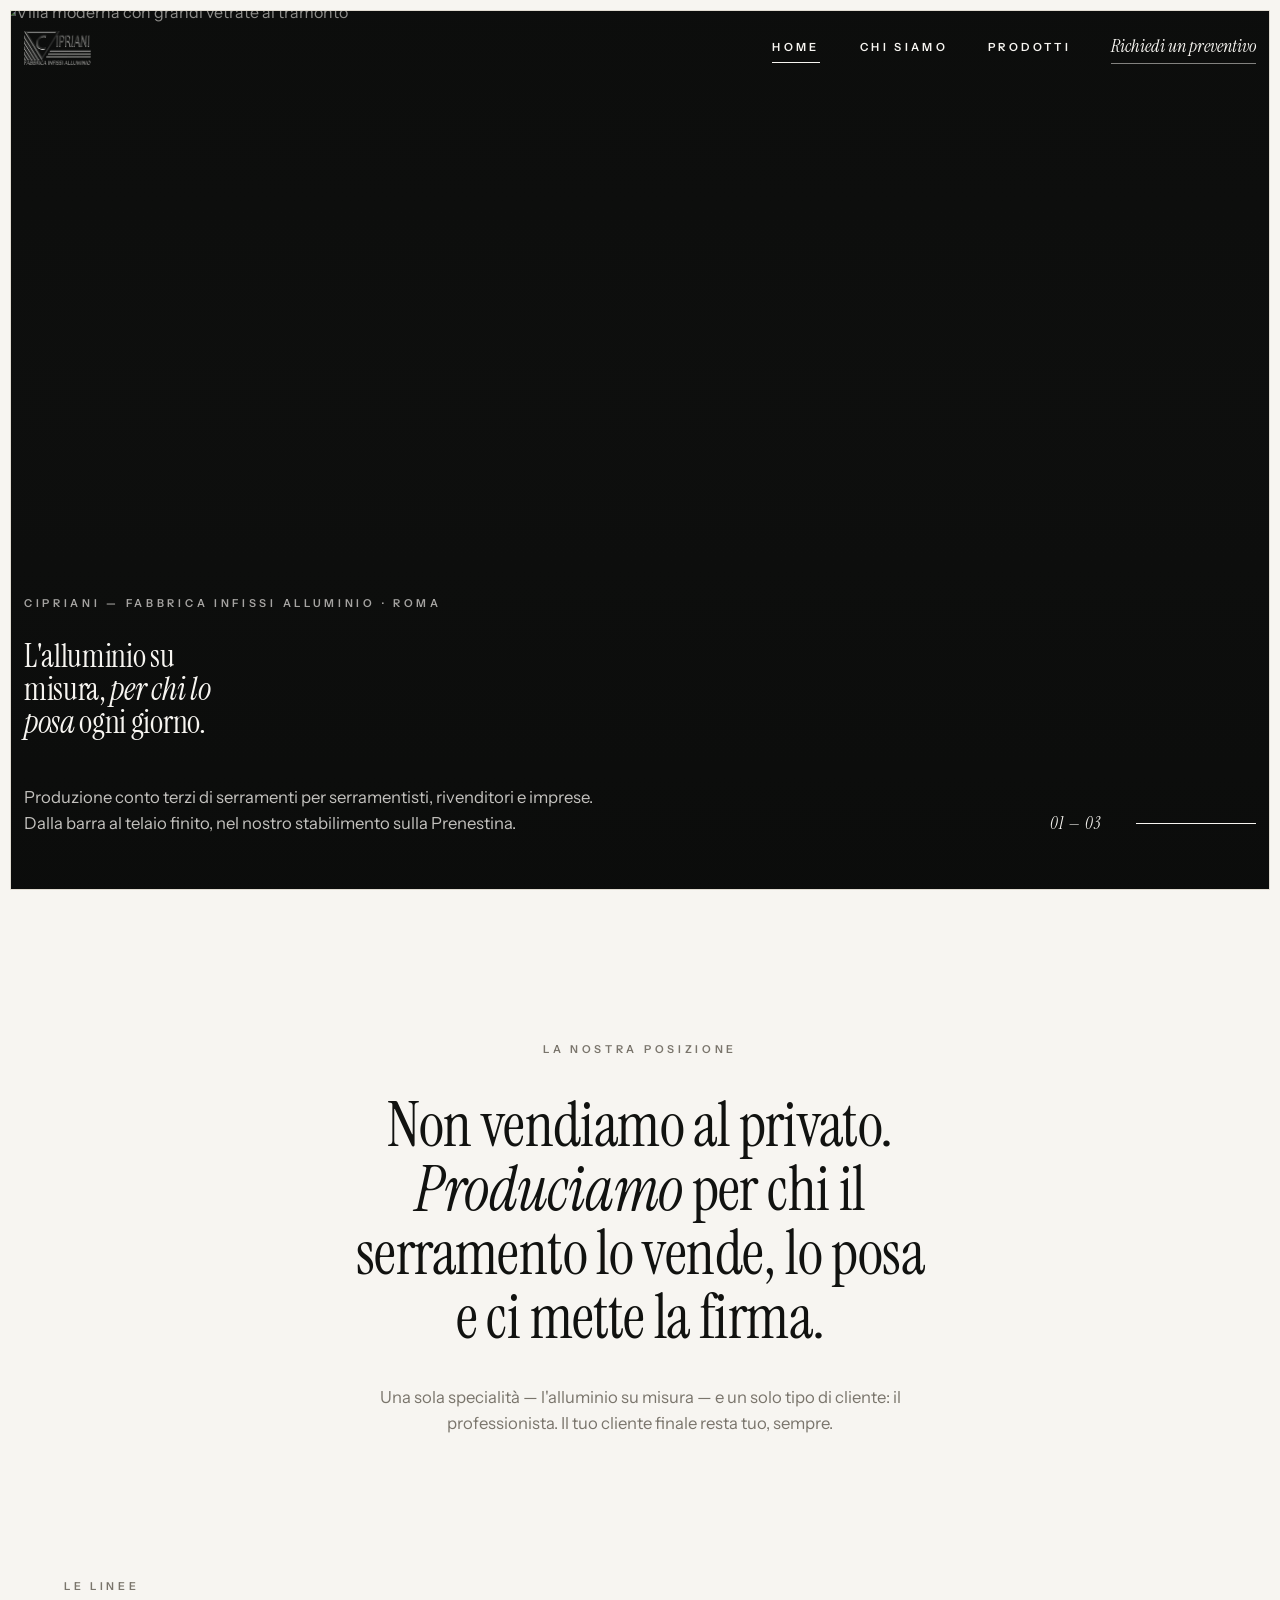
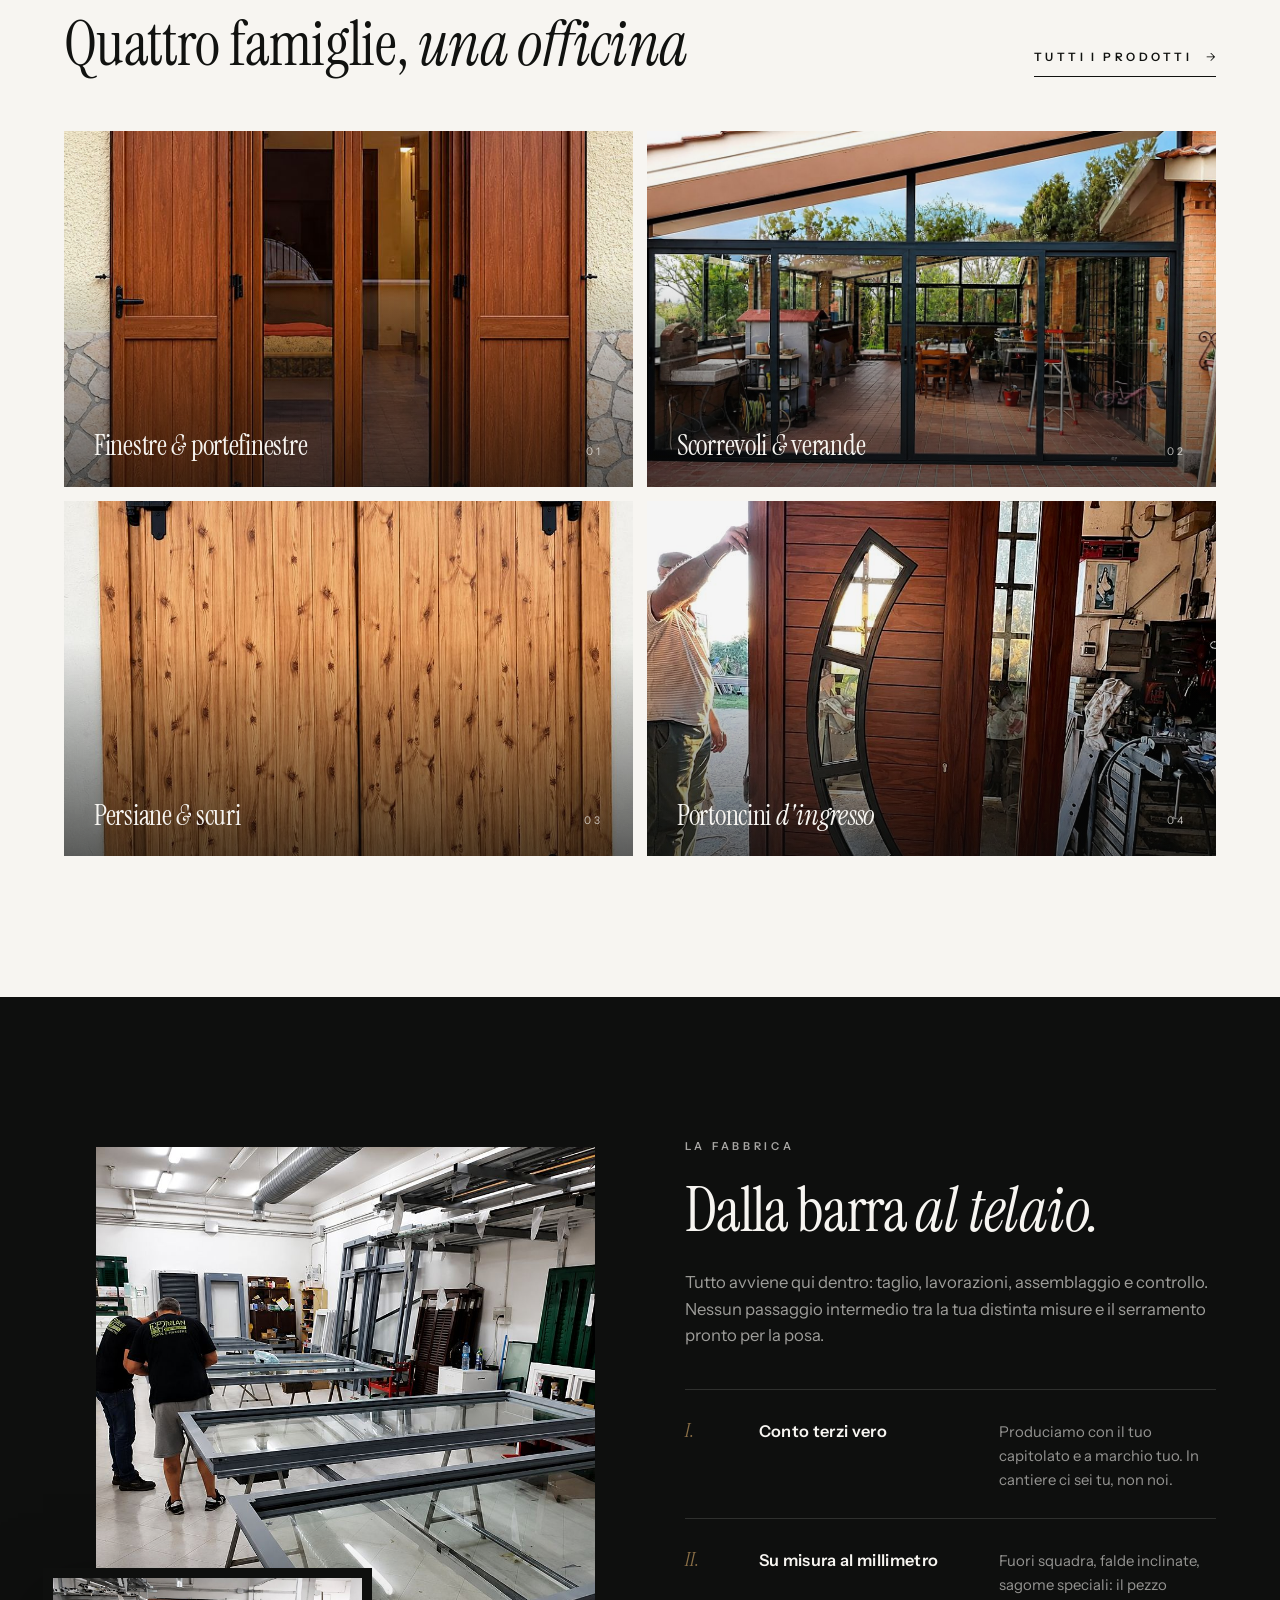
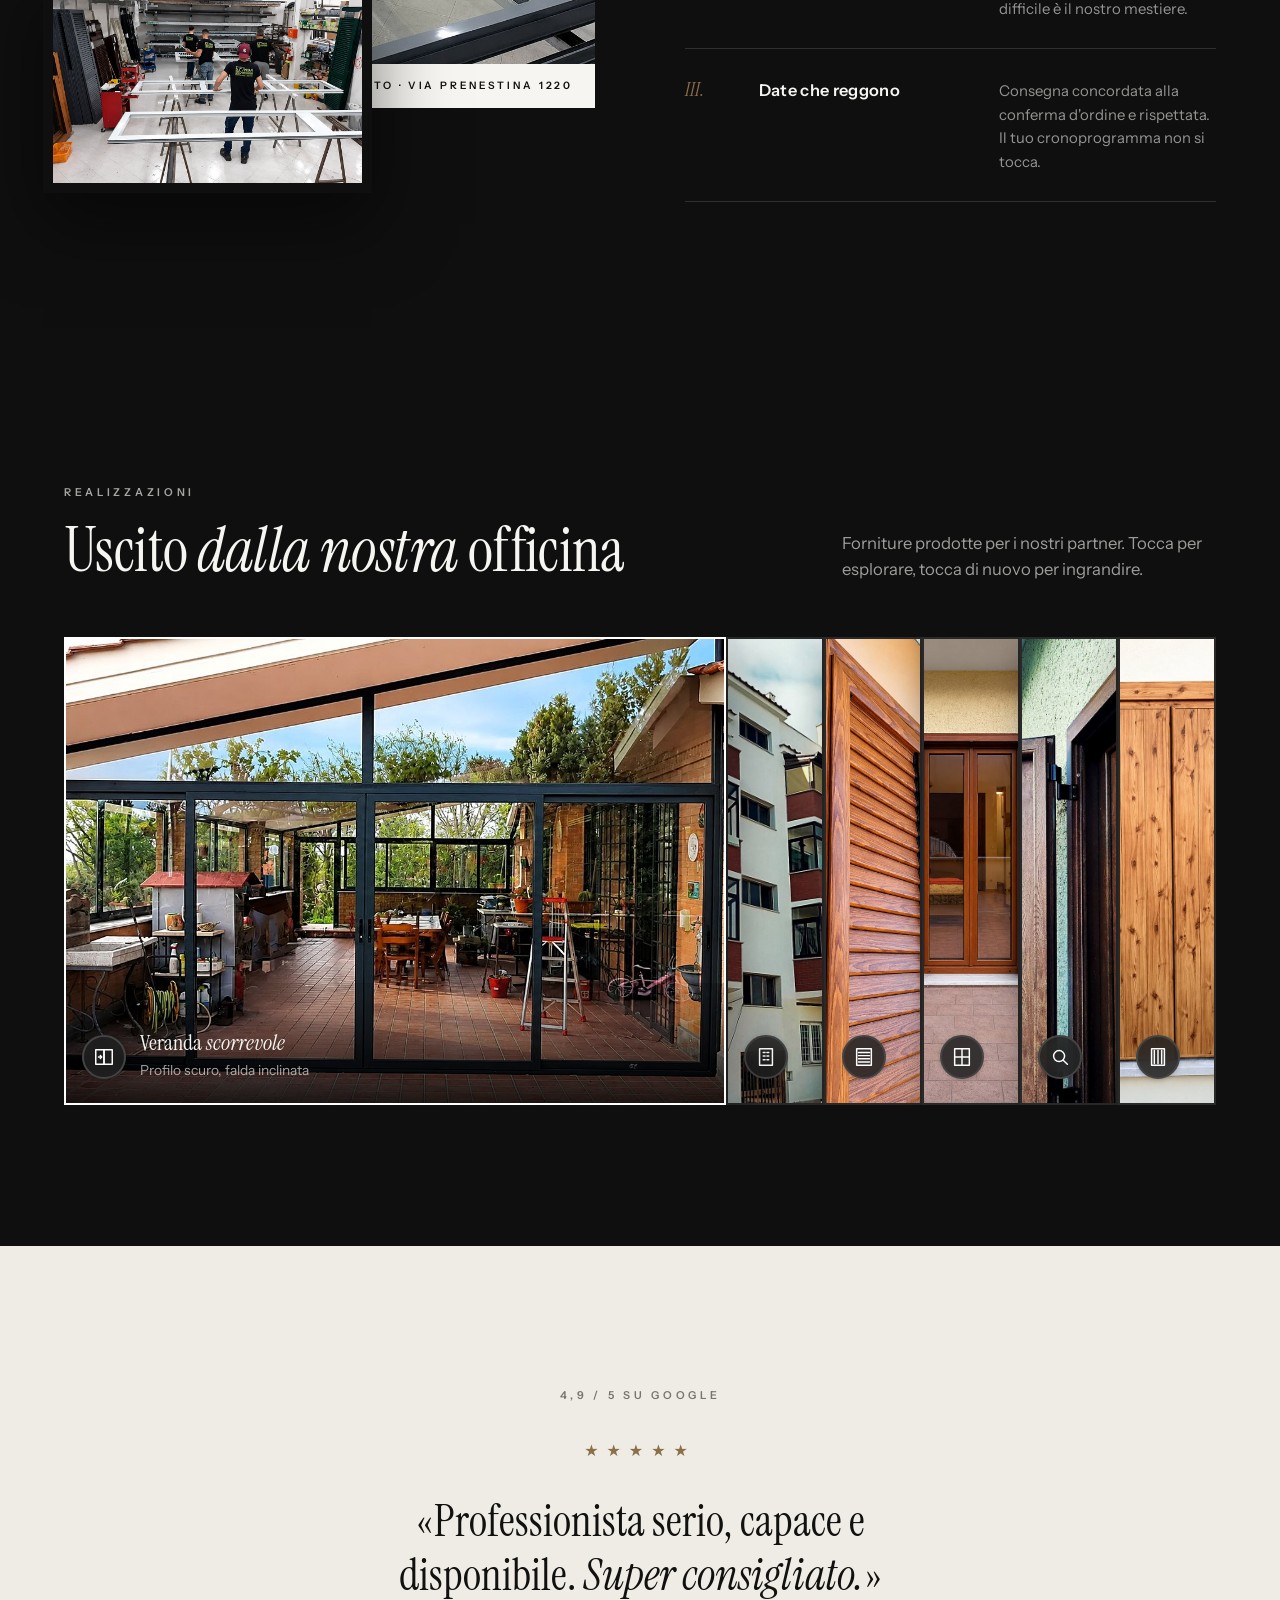
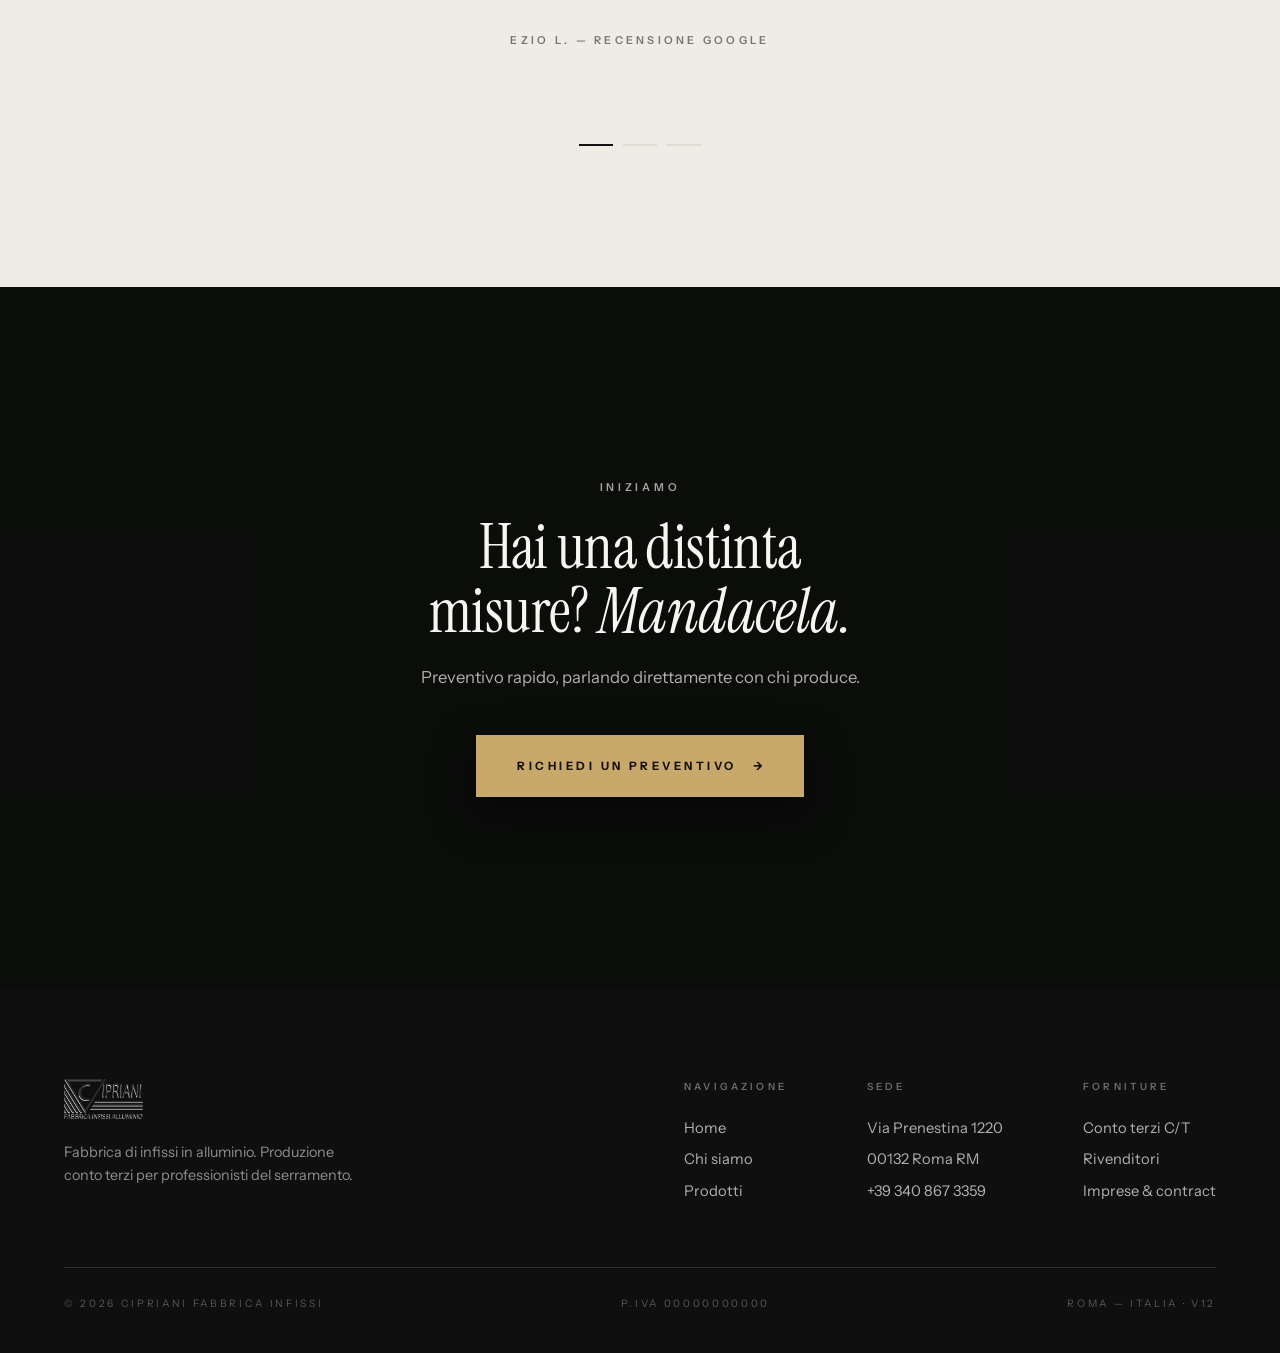
==== commit 2416bc6b: "Add files via upload" ====
--- a/index.html
+++ b/index.html
@@ -15,7 +15,7 @@
 <link rel="preconnect" href="https://fonts.gstatic.com" crossorigin>
 <link href="https://fonts.googleapis.com/css2?family=Instrument+Serif:ital@0;1&family=Instrument+Sans:ital,wght@0,400..700;1,400&display=swap" rel="stylesheet">
 <link rel="preload" as="image" href="https://images.unsplash.com/photo-1613490493576-7fde63acd811?auto=format&fit=crop&w=1600&q=80">
-<link rel="stylesheet" href="css/style.css">
+<link rel="stylesheet" href="css/style.css?v=12">
 </head>
 <body>
 <div class="telaio" aria-hidden="true"></div>
@@ -178,10 +178,10 @@
         <div><h5>Forniture</h5><span>Conto terzi C/T</span><span>Rivenditori</span><span>Imprese & contract</span></div>
       </div>
     </div>
-    <div class="base"><span>© 2026 Cipriani Fabbrica Infissi</span><span>P.IVA 00000000000</span><span>Roma — Italia · v11</span></div>
+    <div class="base"><span>© 2026 Cipriani Fabbrica Infissi</span><span>P.IVA 00000000000</span><span>Roma — Italia · v12</span></div>
   </div>
 </footer>
 
-<script src="js/main.js"></script>
+<script src="js/main.js?v=12"></script>
 </body>
 </html>
--- a/css/style.css
+++ b/css/style.css
@@ -414,3 +414,20 @@
   .rmodal-card{padding:26px 20px}
   .soon{padding:48px 18px}
 }
+
+/* ===================== v12 — schede prodotto con immagine ===================== */
+.sys-grid{grid-template-columns:repeat(auto-fill,minmax(330px,1fr))}
+.sys{padding:0;overflow:hidden}
+.sys-media{position:relative;aspect-ratio:16/11;overflow:hidden;background:var(--bg2)}
+.sys-media img{width:100%;height:100%;object-fit:cover;display:block;transition:transform .7s var(--ease)}
+.sys:hover .sys-media img{transform:scale(1.06)}
+.sys-media::after{content:"";position:absolute;inset:0;background:linear-gradient(180deg,rgba(14,15,14,0) 55%,rgba(14,15,14,.28));pointer-events:none}
+.sys-chip{position:absolute;top:14px;left:14px;z-index:2;font-size:.56rem;font-weight:700;letter-spacing:.12em;text-transform:uppercase;color:#15100a;background:var(--bronze-l);padding:6px 11px;border-radius:3px;box-shadow:0 6px 16px rgba(14,15,14,.25)}
+.sys-body{display:flex;flex-direction:column;flex:1;padding:26px 28px 26px}
+.sys-body .sys-tag{display:block;margin-bottom:8px}
+.sys-body .sys-code{margin-bottom:14px}
+@media(max-width:700px){
+  .sys-grid{grid-template-columns:1fr}
+  .sys-body{padding:22px 22px 24px}
+  .sys-media{aspect-ratio:16/10}
+}
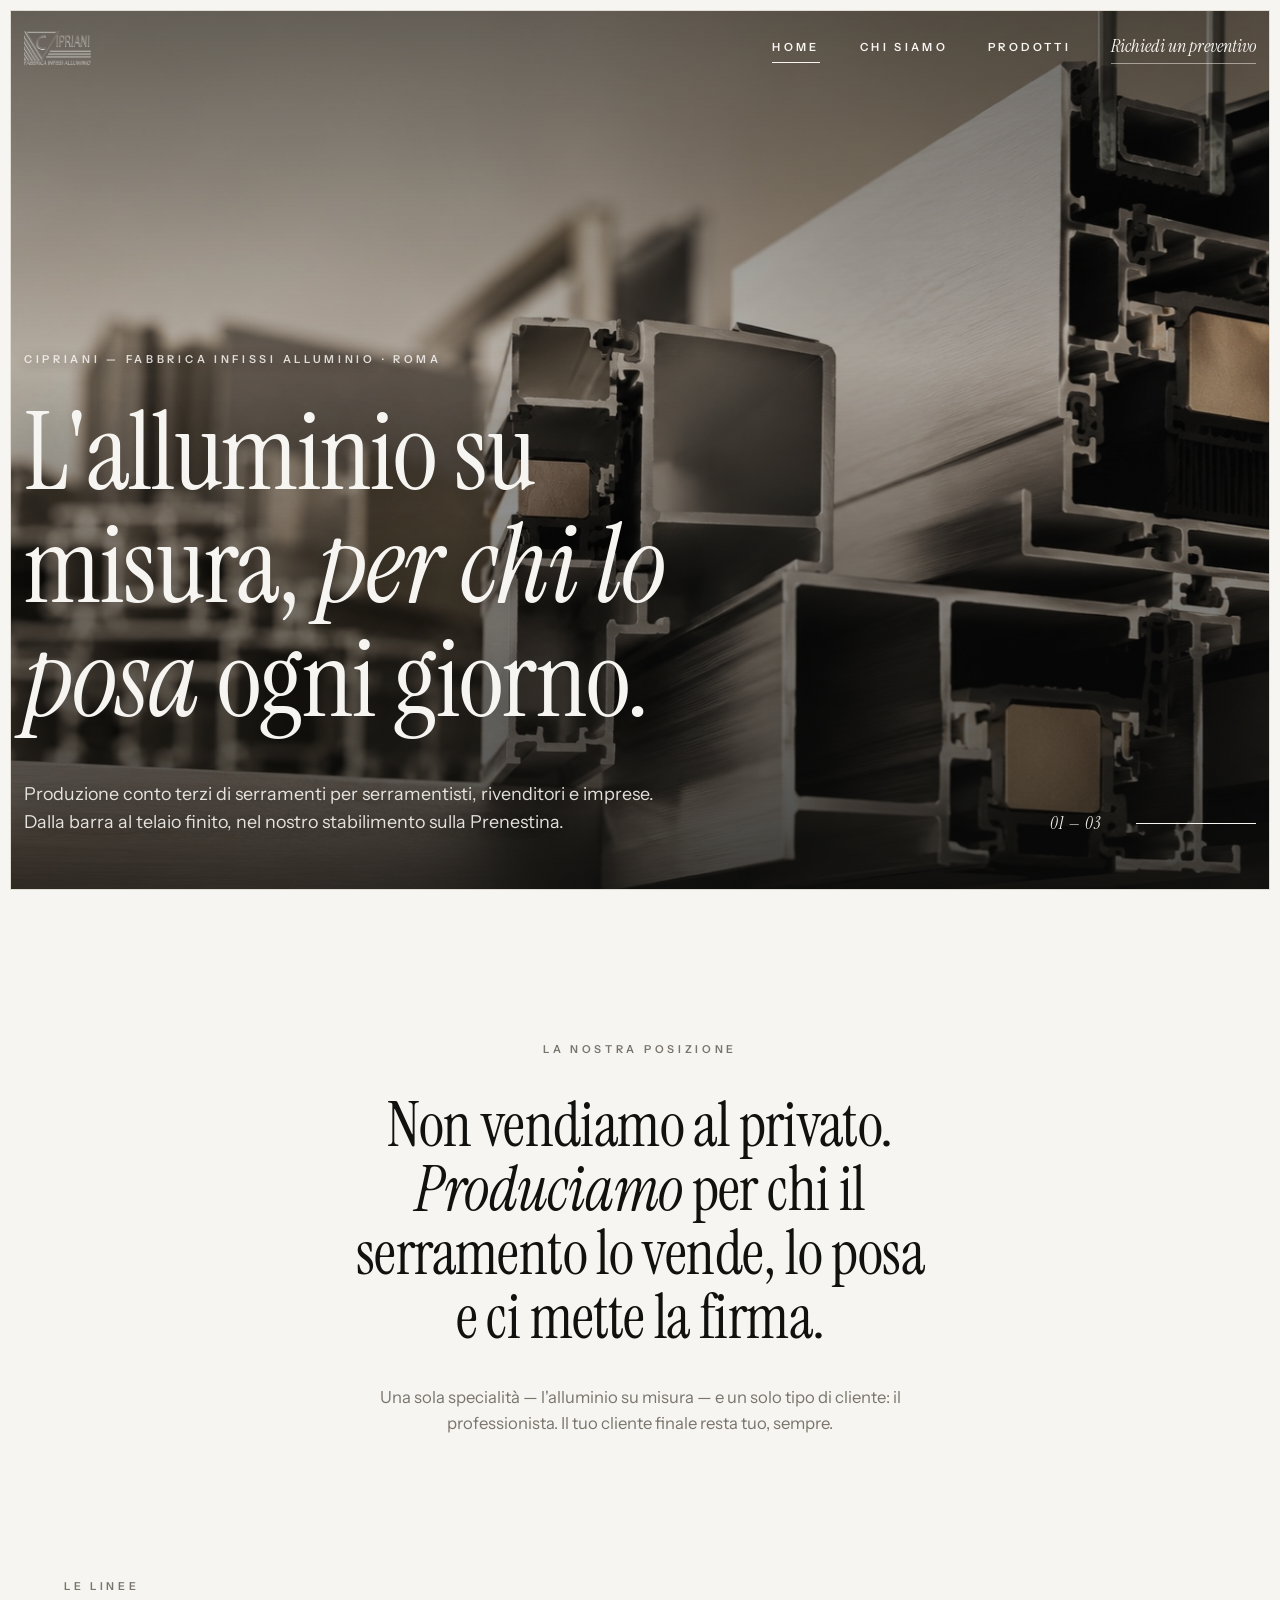
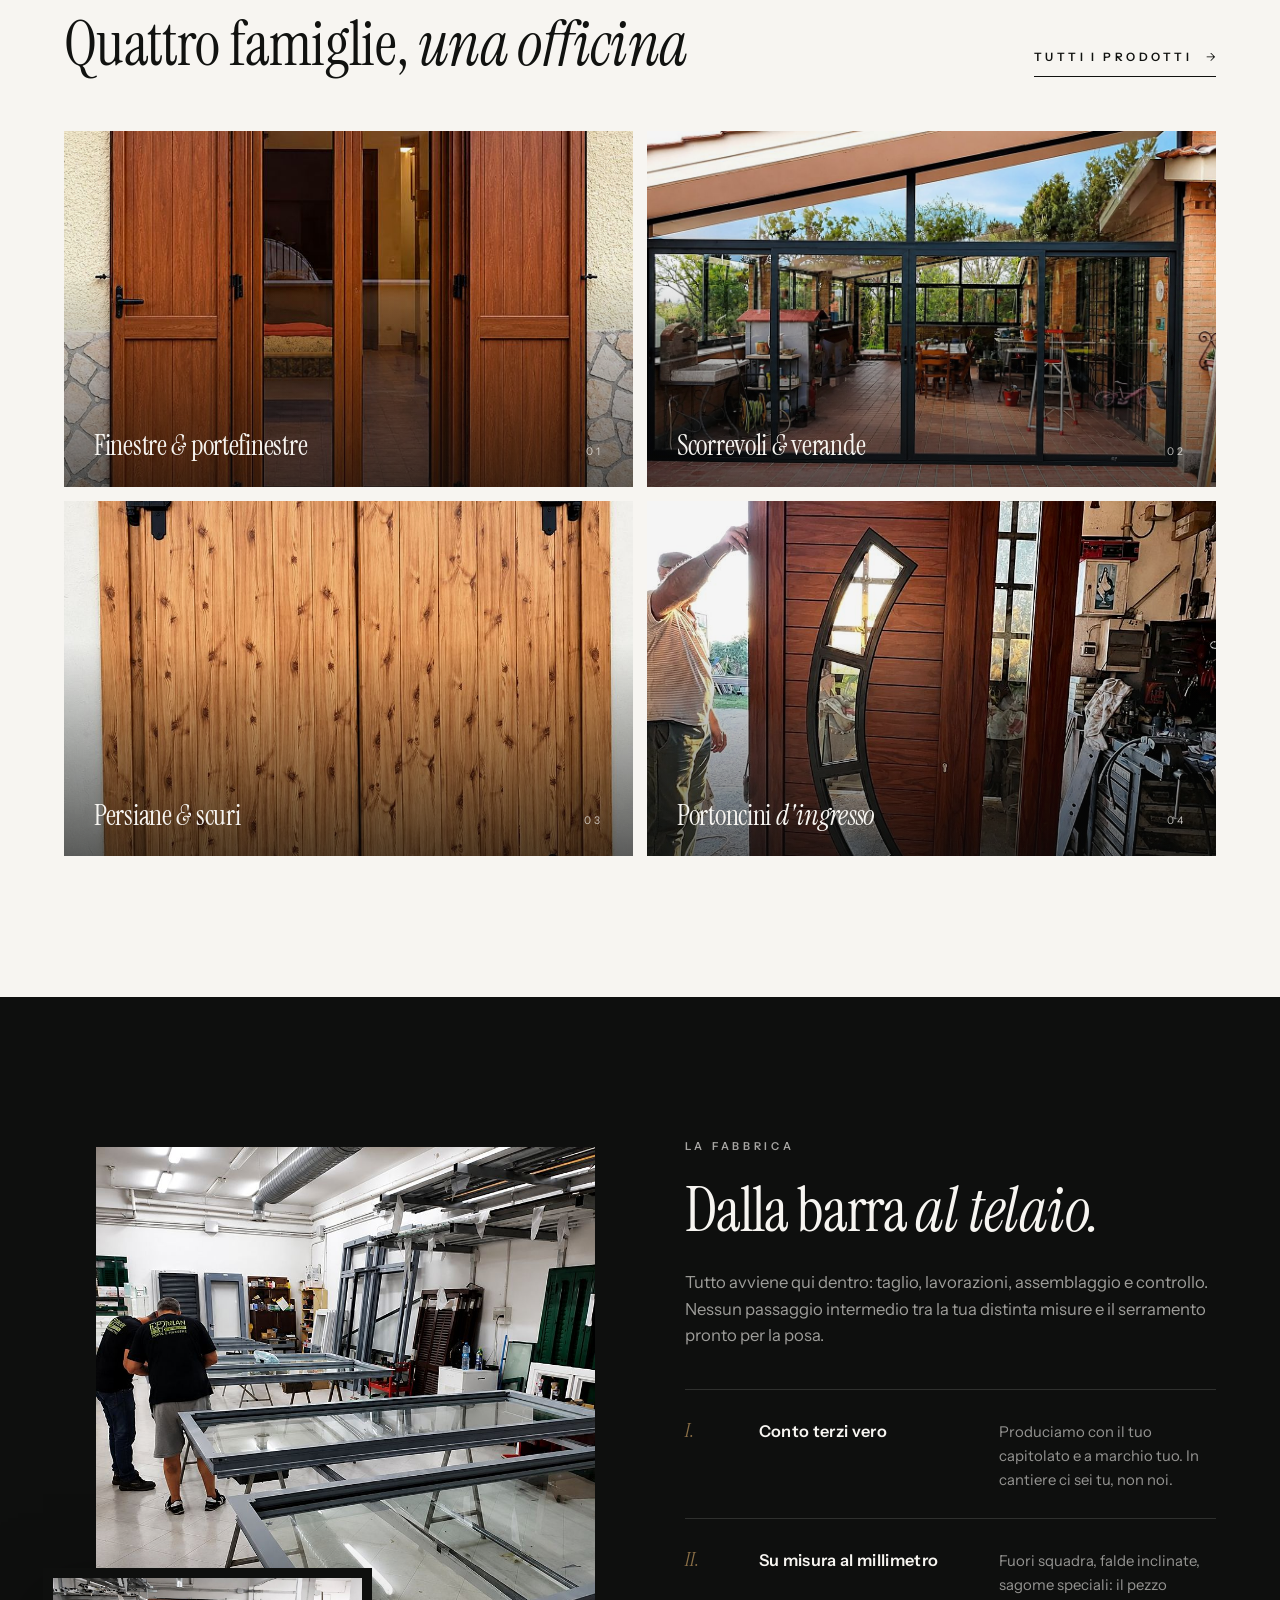
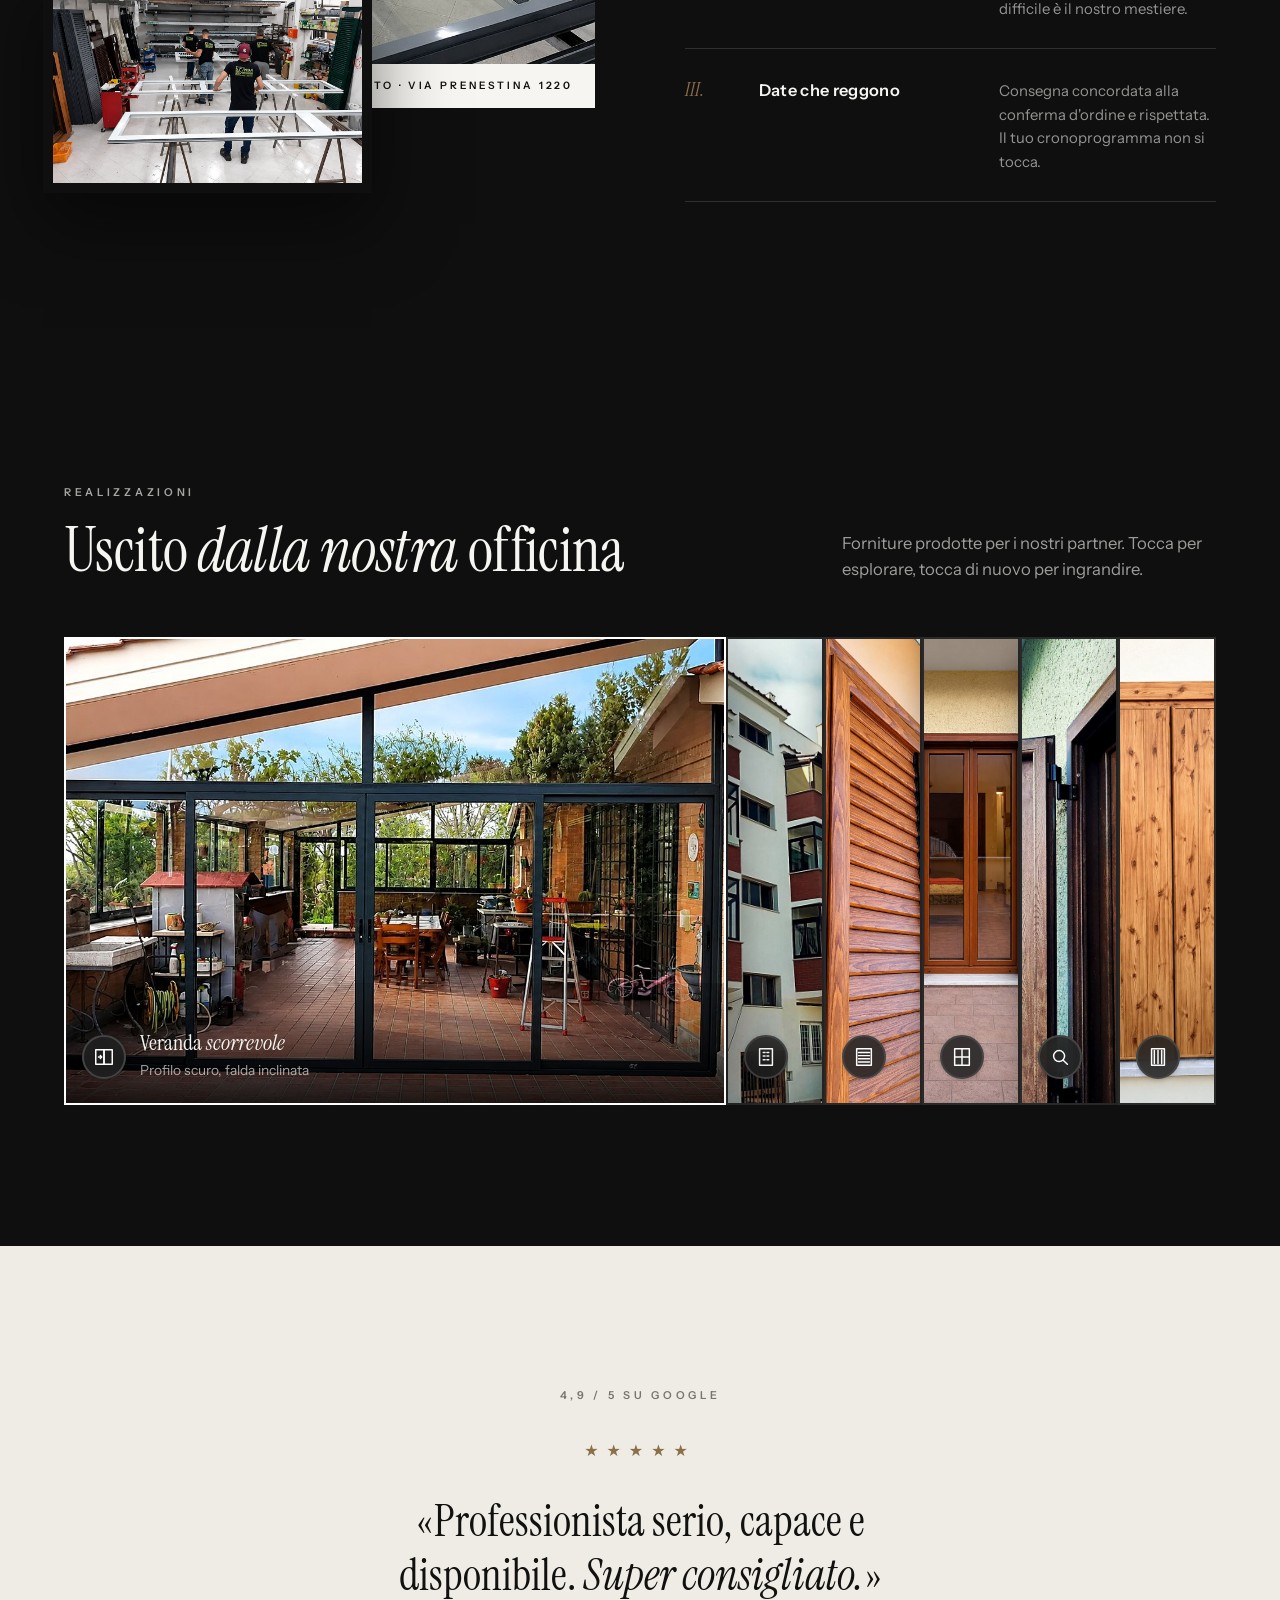
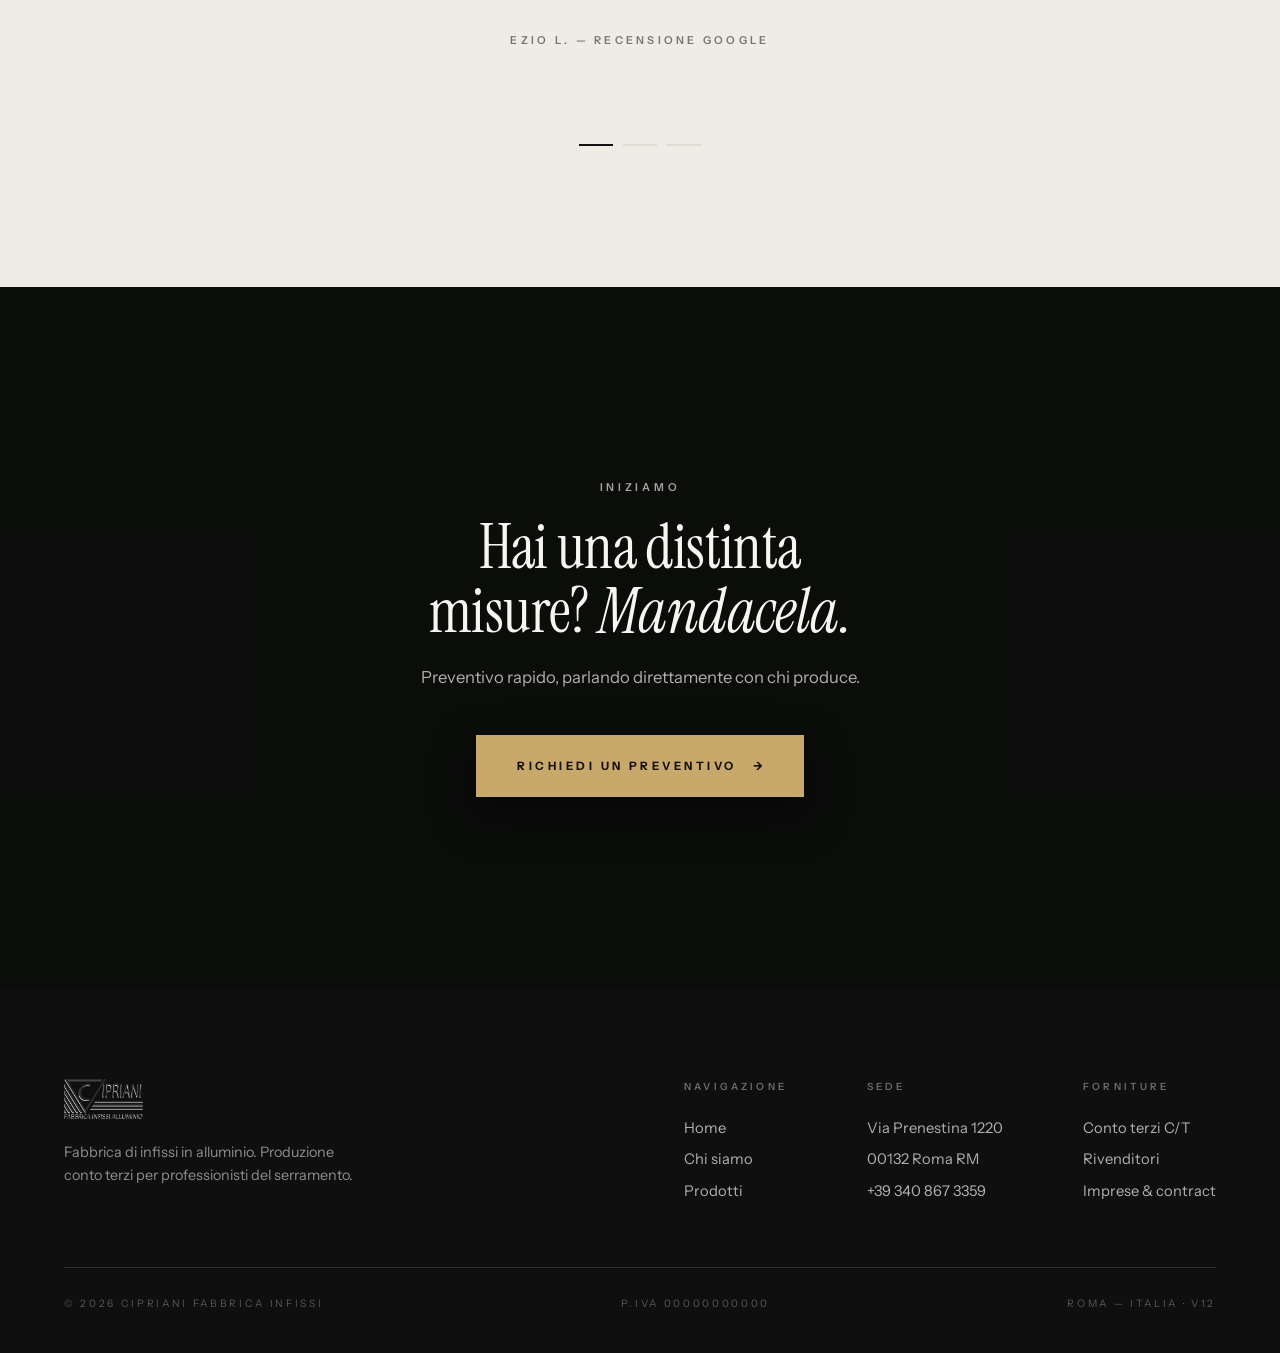
==== commit 44cd97cf: "Replace hero images with real product photos and enhance visual impact - 3 new hero images: aluminum" ====
--- a/index.html
+++ b/index.html
@@ -14,8 +14,8 @@
 <link rel="preconnect" href="https://fonts.googleapis.com">
 <link rel="preconnect" href="https://fonts.gstatic.com" crossorigin>
 <link href="https://fonts.googleapis.com/css2?family=Instrument+Serif:ital@0;1&family=Instrument+Sans:ital,wght@0,400..700;1,400&display=swap" rel="stylesheet">
-<link rel="preload" as="image" href="https://images.unsplash.com/photo-1613490493576-7fde63acd811?auto=format&fit=crop&w=1600&q=80">
-<link rel="stylesheet" href="css/style.css?v=12">
+<link rel="preload" as="image" href="img/hero1.jpg">
+<link rel="stylesheet" href="css/style.css?v=15">
 </head>
 <body>
 <div class="telaio" aria-hidden="true"></div>
@@ -39,9 +39,9 @@
 <main>
 
   <div class="hero" id="hero">
-    <div class="slide on"><img src="https://images.unsplash.com/photo-1613490493576-7fde63acd811?auto=format&fit=crop&w=1600&q=80" srcset="https://images.unsplash.com/photo-1613490493576-7fde63acd811?auto=format&fit=crop&w=900&q=80 900w, https://images.unsplash.com/photo-1613490493576-7fde63acd811?auto=format&fit=crop&w=1600&q=80 1600w, https://images.unsplash.com/photo-1613490493576-7fde63acd811?auto=format&fit=crop&w=2000&q=80 2000w" sizes="100vw" data-fb="veranda" alt="Villa moderna con grandi vetrate al tramonto"></div>
-    <div class="slide"><img src="https://images.unsplash.com/photo-1600596542815-ffad4c1539a9?auto=format&fit=crop&w=1600&q=80" srcset="https://images.unsplash.com/photo-1600596542815-ffad4c1539a9?auto=format&fit=crop&w=900&q=80 900w, https://images.unsplash.com/photo-1600596542815-ffad4c1539a9?auto=format&fit=crop&w=1600&q=80 1600w, https://images.unsplash.com/photo-1600596542815-ffad4c1539a9?auto=format&fit=crop&w=2000&q=80 2000w" sizes="100vw" data-fb="palazzo" alt="Residenza di lusso con serramenti a tutta altezza"></div>
-    <div class="slide"><img src="https://images.unsplash.com/photo-1531971589569-0d9370cbe1e5?auto=format&fit=crop&w=1600&q=80" srcset="https://images.unsplash.com/photo-1531971589569-0d9370cbe1e5?auto=format&fit=crop&w=900&q=80 900w, https://images.unsplash.com/photo-1531971589569-0d9370cbe1e5?auto=format&fit=crop&w=1600&q=80 1600w, https://images.unsplash.com/photo-1531971589569-0d9370cbe1e5?auto=format&fit=crop&w=2000&q=80 2000w" sizes="100vw" data-fb="pfinestra" alt="Casa moderna illuminata al crepuscolo"></div>
+    <div class="slide on"><img src="img/hero1.jpg" alt="Profili in alluminio estruso — dettaglio sezioni"></div>
+    <div class="slide"><img src="img/hero2.jpg" alt="Palazzo residenziale con infissi in alluminio"></div>
+    <div class="slide"><img src="img/hero3.jpg" alt="Portafinestra in alluminio effetto legno con scuri"></div>
     <div class="veil"></div>
     <div class="inner">
       <p class="kick light">Cipriani — Fabbrica infissi alluminio · Roma</p>
@@ -74,8 +74,8 @@
         <a class="lnk rv d2" href="prodotti.html">Tutti i prodotti</a>
       </div>
       <div class="mosaic">
-        <a class="tile rv" href="prodotti.html"><img src="https://images.unsplash.com/photo-1503174971373-b1f69850bded?auto=format&fit=crop&w=1200&q=75" data-fb="pfinestra" alt="Interno luminoso con vetrate" loading="lazy"><div class="ov"></div><div class="cap"><h3>Finestre <em>&</em> portefinestre</h3><span class="n">01</span></div></a>
-        <a class="tile rv d1" href="prodotti.html"><img src="https://images.unsplash.com/photo-1580587771525-78b9dba3b914?auto=format&fit=crop&w=1200&q=75" data-fb="veranda" alt="Casa moderna con grandi scorrevoli vetrati" loading="lazy"><div class="ov"></div><div class="cap"><h3>Scorrevoli <em>&</em> verande</h3><span class="n">02</span></div></a>
+        <a class="tile rv" href="prodotti.html"><img src="img/pfinestra.jpg" alt="Portafinestra con scuri effetto legno" loading="lazy"><div class="ov"></div><div class="cap"><h3>Finestre <em>&</em> portefinestre</h3><span class="n">01</span></div></a>
+        <a class="tile rv d1" href="prodotti.html"><img src="img/veranda.jpg" alt="Veranda scorrevole in alluminio" loading="lazy"><div class="ov"></div><div class="cap"><h3>Scorrevoli <em>&</em> verande</h3><span class="n">02</span></div></a>
         <a class="tile rv" href="prodotti.html"><img src="img/scuri.jpg" alt="Scuri in alluminio effetto pino" loading="lazy"><div class="ov"></div><div class="cap"><h3>Persiane <em>&</em> scuri</h3><span class="n">03</span></div></a>
         <a class="tile rv d1" href="prodotti.html"><img src="img/porta.jpg" alt="Portoncino di ingresso su disegno" loading="lazy"><div class="ov"></div><div class="cap"><h3>Portoncini <em>d'ingresso</em></h3><span class="n">04</span></div></a>
       </div>
@@ -182,6 +182,6 @@
   </div>
 </footer>
 
-<script src="js/main.js?v=12"></script>
+<script src="js/main.js?v=15"></script>
 </body>
 </html>
--- a/css/style.css
+++ b/css/style.css
@@ -58,6 +58,7 @@
 header.lite .logo .lg-l{display:none}
 header.lite .logo .lg-d{display:block}
 header.hide{transform:translateY(-100%)}
+body.menu-open{overflow:hidden}
 nav.main{display:flex;align-items:center;gap:40px}
 nav.main .nl{font-size:.7rem;font-weight:600;letter-spacing:.3em;text-transform:uppercase;color:var(--bg);position:relative;padding:4px 0}
 header.lite nav.main .nl{color:var(--ink)}
@@ -69,6 +70,7 @@
 .burger{display:none;background:none;border:0;cursor:pointer;width:44px;height:44px;position:relative;z-index:300}
 .burger span{position:absolute;left:8px;right:8px;height:1.5px;background:var(--bg);transition:.4s var(--ease)}
 header.lite .burger span{background:var(--ink)}
+.burger.scrolled span{background:var(--ink)}
 body.menu-open .burger span{background:var(--bg)!important}
 .burger span:nth-child(1){top:16px}.burger span:nth-child(2){top:27px}
 body.menu-open .burger span:nth-child(1){top:21px;transform:rotate(45deg)}
@@ -80,18 +82,20 @@
 /* —— hero slideshow —— */
 .hero{position:relative;height:100svh;min-height:620px;background:var(--dark);color:var(--bg);overflow:hidden;display:flex;align-items:flex-end}
 .hero .slide{position:absolute;inset:0;opacity:0;transition:opacity 1.6s ease}
-.hero .slide img{width:100%;height:100%;object-fit:cover}
+.hero .slide img{width:100%;height:100%;object-fit:cover;transform:scale(1.05)}
 .hero .slide.on{opacity:1}
-.hero .veil{position:absolute;inset:0;background:linear-gradient(180deg,rgba(10,11,10,.45),rgba(10,11,10,.05) 45%,rgba(10,11,10,.66) 100%)}
+.hero .slide.on img{animation:heroZoom 8s ease-out forwards}
+@keyframes heroZoom{from{transform:scale(1.08)}to{transform:scale(1)}}
+.hero .veil{position:absolute;inset:0;background:linear-gradient(180deg,rgba(10,11,10,.62) 0%,rgba(10,11,10,.30) 40%,rgba(10,11,10,.78) 100%)}
 .hero .inner{position:relative;z-index:2;width:min(1380px,calc(100vw - 48px));margin:0 auto;padding-bottom:clamp(56px,7vh,96px)}
-.hero .kick{margin-bottom:28px}
+.hero .kick{margin-bottom:28px;color:rgba(247,245,241,.85);text-shadow:0 2px 12px rgba(0,0,0,.4)}
 html.js .hero .kick{opacity:0;animation:rise 1s .3s var(--ease) forwards}
-.hero h1{max-width:13ch}
+.hero h1{max-width:15ch;font-size:clamp(3.2rem,8.5vw,7.6rem);text-shadow:0 4px 40px rgba(0,0,0,.35)}
 html.js .hero h1{opacity:0;animation:rise 1.1s .5s var(--ease) forwards}
 .hero .foot{display:flex;flex-wrap:wrap;align-items:flex-end;justify-content:space-between;gap:30px;margin-top:44px}
 html.js .hero .foot{opacity:0;animation:rise 1s .85s var(--ease) forwards}
 @keyframes rise{from{opacity:0;transform:translateY(36px)}to{opacity:1;transform:none}}
-.hero .sub{color:rgba(247,245,241,.78)}
+.hero .sub{color:rgba(247,245,241,.9);text-shadow:0 2px 12px rgba(0,0,0,.3);font-size:clamp(1.05rem,1.4vw,1.25rem)}
 .hero .ctrl{display:flex;align-items:center;gap:22px}
 .hero .count{font-family:var(--serif);font-style:italic;font-size:1.05rem;letter-spacing:.06em;min-width:64px}
 .hero .prog{width:120px;height:1px;background:rgba(247,245,241,.25);position:relative;overflow:hidden}
@@ -128,7 +132,7 @@
 .sel-opt .sh{position:absolute;left:0;right:0;bottom:-40px;height:120px;pointer-events:none;transition:all .7s ease-in-out;box-shadow:inset 0 -120px 0px -120px #000,inset 0 -120px 0px -80px #000}
 .sel-opt.active .sh{bottom:0;box-shadow:inset 0 -120px 120px -120px #000,inset 0 -120px 120px -80px #000}
 .sel-opt .lab{position:absolute;left:0;right:0;bottom:20px;display:flex;align-items:center;gap:14px;padding:0 16px;z-index:2;pointer-events:none}
-.sel-opt .ico{min-width:44px;max-width:44px;height:44px;display:flex;align-items:center;justify-content:center;border-radius:50%;background:rgba(32,32,32,.85);backdrop-filter:blur(10px);border:2px solid #444;box-shadow:0 1px 4px rgba(0,0,0,.18);flex:0 0 44px}
+.sel-opt .ico{min-width:44px;max-width:44px;height:44px;display:flex;align-items:center;justify-content:center;border-radius:50%;background:rgba(32,32,32,.85);backdrop-filter:blur(10px);border:2px solid #444;box-shadow:0 1px 4px rgba(0,0,0,.18);flex:0 0 44px;pointer-events:auto;cursor:zoom-in}
 .sel-opt .ico svg{width:22px;height:22px;stroke:#fff;fill:none;stroke-width:1.6;stroke-linecap:round;stroke-linejoin:round}
 .sel-opt .inf{white-space:nowrap;overflow:hidden}
 .sel-opt .inf .m{font-family:var(--serif);font-size:1.35rem;line-height:1.15;opacity:0;transform:translateX(25px);transition:all .7s ease-in-out}
@@ -272,11 +276,11 @@
   .fab .duo .ph-over{left:0;width:70%;border-width:6px}
   .pline:nth-of-type(even) .pimg{order:0}
   .cgrid{grid-template-columns:1fr 1fr}
-  nav.main{position:fixed;inset:0;background:rgba(12,13,12,.97);flex-direction:column;justify-content:center;gap:38px;transform:translateY(-103%);transition:transform .6s var(--ease);z-index:250}
+  nav.main{position:fixed;inset:0;background:#0C0D0C;flex-direction:column;justify-content:center;align-items:center;gap:38px;transform:translateY(-103%);transition:transform .6s var(--ease);z-index:250}
   body.menu-open nav.main{transform:none}
   nav.main .nl{color:var(--bg)!important;font-size:1rem}
   nav.main .cta{color:var(--bg)!important;font-size:1.5rem}
-  .burger{display:block}
+  .burger{display:block;position:fixed;top:26px;right:16px;z-index:300}
   .flist .it-r{grid-template-columns:40px 1fr;grid-template-rows:auto auto}
   .flist p{grid-column:2}
 }
@@ -297,7 +301,7 @@
 @media(max-width:700px){
   .mosaic{grid-template-columns:1fr}
   .tile{aspect-ratio:16/11}
-  .t-hero,.hero h1{font-size:clamp(2.2rem,9.5vw,3.2rem)}
+  .t-hero,.hero h1{font-size:clamp(2.4rem,10vw,3.6rem)}
   .hero .inner{padding-bottom:44px}
   .hero .ctrl{gap:14px}
   .hero .prog{width:80px}
@@ -386,6 +390,42 @@
 .rmform.cform{background:none;padding:0;border-top:0}
 .rmform .send{margin-top:30px}
 
+/* --- modale dettaglio prodotto --- */
+.dmodal{position:fixed;inset:0;z-index:310;display:none}
+.dmodal.open{display:block}
+.dmodal-bd{position:absolute;inset:0;background:rgba(14,15,14,.68);backdrop-filter:blur(4px);-webkit-backdrop-filter:blur(4px);animation:rmfade .3s ease}
+.dmodal-card{position:absolute;left:50%;top:50%;transform:translate(-50%,-50%);width:min(820px,94vw);max-height:90vh;overflow-y:auto;background:var(--bg);border-radius:6px;border-top:3px solid var(--bronze-l);box-shadow:0 44px 110px rgba(0,0,0,.42);animation:rmpop .42s var(--ease)}
+.dmodal-x{position:absolute;top:14px;right:16px;background:none;border:none;font-size:1.15rem;color:var(--mut);cursor:pointer;line-height:1;padding:8px;z-index:2}
+.dmodal-x:hover{color:var(--ink)}
+.dm-hero{position:relative;aspect-ratio:16/9;overflow:hidden;background:#f0ede7}
+.dm-hero img{width:100%;height:100%;object-fit:contain}
+.dm-hero .sys-chip{position:absolute;top:14px;left:14px;z-index:2}
+.dm-body{padding:clamp(24px,4vw,44px)}
+.dm-body .kick{margin-bottom:6px}
+.dm-title{font-family:var(--serif);font-weight:400;font-size:clamp(2rem,4vw,2.8rem);line-height:1.05;margin:0 0 10px;color:var(--ink)}
+.dm-title sup{font-size:.45em;font-weight:600;font-family:var(--sans);letter-spacing:.06em;color:var(--bronze-l);vertical-align:super;margin-left:6px}
+.dm-desc{font-size:clamp(.95rem,1.2vw,1.1rem);line-height:1.7;color:#55514a;margin:0 0 28px;max-width:68ch}
+.dm-specs{display:grid;grid-template-columns:repeat(auto-fill,minmax(200px,1fr));gap:0;margin:0 0 32px;border-top:1px solid var(--line)}
+.dm-specs li{display:flex;justify-content:space-between;align-items:baseline;gap:12px;padding:13px 0;border-bottom:1px solid var(--line);font-size:.88rem}
+.dm-specs i{font-style:normal;color:var(--mut);white-space:nowrap}
+.dm-specs b{font-weight:700;color:var(--ink);white-space:nowrap}
+.dm-specs li.hot b{color:var(--bronze-l)}
+.dm-profili{margin:0 0 32px}
+.dm-profili h4{font-family:var(--serif);font-weight:400;font-size:1.3rem;color:var(--ink);margin:0 0 16px}
+.dm-profili-grid{display:grid;grid-template-columns:repeat(auto-fill,minmax(280px,1fr));gap:12px}
+.dm-profili-grid img{width:100%;border-radius:4px;border:1px solid var(--line);cursor:zoom-in;transition:transform .3s var(--ease)}
+.dm-profili-grid img:hover{transform:scale(1.02)}
+.dm-cta{display:flex;flex-wrap:wrap;gap:14px;align-items:center;padding-top:24px;border-top:1px solid var(--line)}
+.dm-cta .btn-solid{margin:0}
+.dm-cta-note{font-size:.82rem;color:var(--mut);margin:0}
+@media(max-width:700px){
+  .dmodal-card{width:96vw;max-height:94vh;border-radius:4px}
+  .dm-hero{aspect-ratio:4/3}
+  .dm-body{padding:22px 18px}
+  .dm-specs{grid-template-columns:1fr}
+  .dm-profili-grid{grid-template-columns:1fr}
+}
+
 /* --- Chi siamo --- */
 .chi-intro{max-width:780px;margin:0 auto;text-align:center}
 .chi-intro .t-l{margin:14px auto 22px}
@@ -418,11 +458,19 @@
 /* ===================== v12 — schede prodotto con immagine ===================== */
 .sys-grid{grid-template-columns:repeat(auto-fill,minmax(330px,1fr))}
 .sys{padding:0;overflow:hidden}
-.sys-media{position:relative;aspect-ratio:16/11;overflow:hidden;background:var(--bg2)}
+.sys-media{position:relative;aspect-ratio:16/11;overflow:hidden;background:#f0ede7}
 .sys-media img{width:100%;height:100%;object-fit:cover;display:block;transition:transform .7s var(--ease)}
 .sys:hover .sys-media img{transform:scale(1.06)}
 .sys-media::after{content:"";position:absolute;inset:0;background:linear-gradient(180deg,rgba(14,15,14,0) 55%,rgba(14,15,14,.28));pointer-events:none}
 .sys-chip{position:absolute;top:14px;left:14px;z-index:2;font-size:.56rem;font-weight:700;letter-spacing:.12em;text-transform:uppercase;color:#15100a;background:var(--bronze-l);padding:6px 11px;border-radius:3px;box-shadow:0 6px 16px rgba(14,15,14,.25)}
+.sys[data-detail] .sys-media{cursor:pointer}
+.sys[data-detail] .sys-media::before{content:"Scopri di più →";position:absolute;bottom:14px;right:14px;z-index:2;font-size:.56rem;font-weight:700;letter-spacing:.12em;text-transform:uppercase;color:#fff;background:rgba(14,15,14,.6);backdrop-filter:blur(4px);-webkit-backdrop-filter:blur(4px);padding:7px 13px;border-radius:3px;opacity:0;transition:opacity .3s var(--ease);pointer-events:none}
+.sys[data-detail]:hover .sys-media::before{opacity:1}
+.sys-detail-lnk{display:inline-flex;align-items:center;gap:6px;font-size:.72rem;font-weight:600;letter-spacing:.08em;text-transform:uppercase;color:var(--bronze-l);background:none;border:none;padding:0;cursor:pointer;margin-top:auto;padding-top:8px;transition:color .2s}
+.sys-detail-lnk:hover{color:var(--ink)}
+.sys-detail-lnk span{transition:transform .3s var(--ease)}
+.sys-detail-lnk:hover span{transform:translateX(4px)}
+.sys-btns{display:flex;flex-wrap:wrap;gap:10px;align-items:center;margin-top:auto}
 .sys-body{display:flex;flex-direction:column;flex:1;padding:26px 28px 26px}
 .sys-body .sys-tag{display:block;margin-bottom:8px}
 .sys-body .sys-code{margin-bottom:14px}
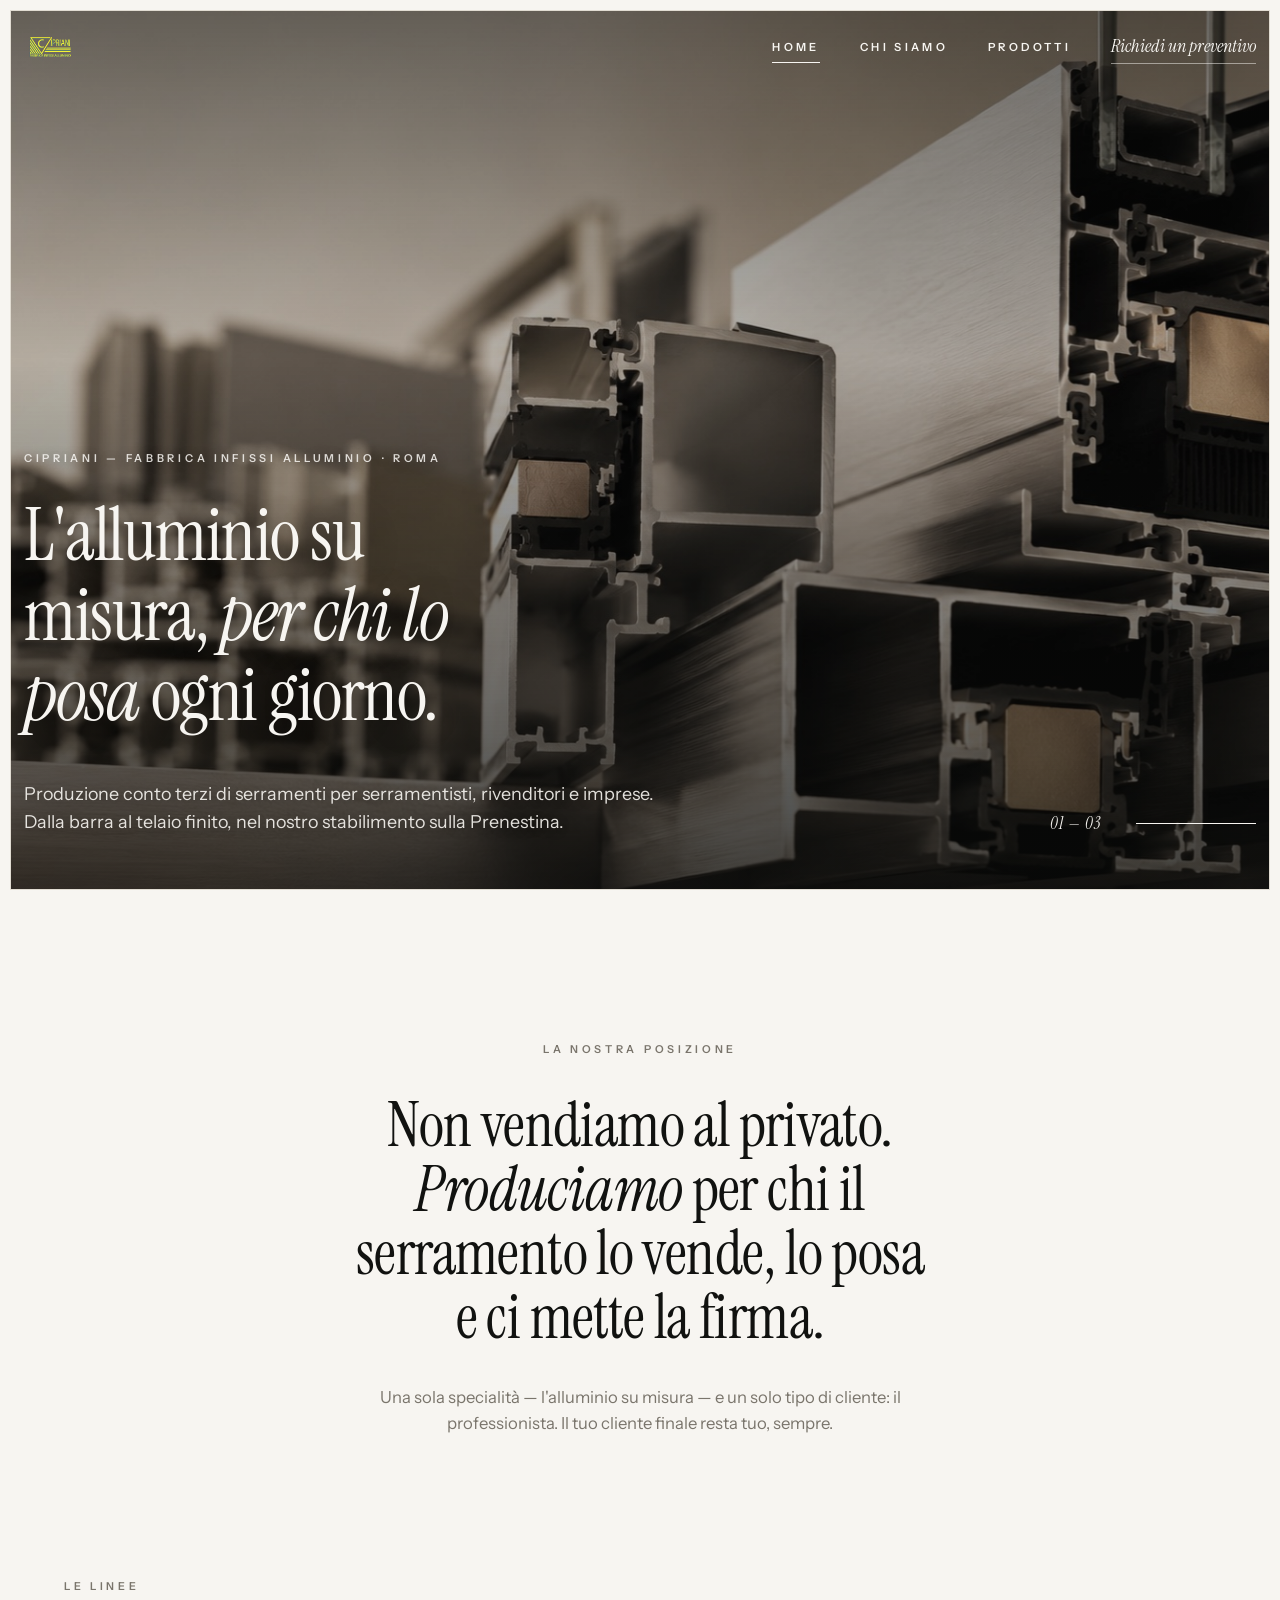
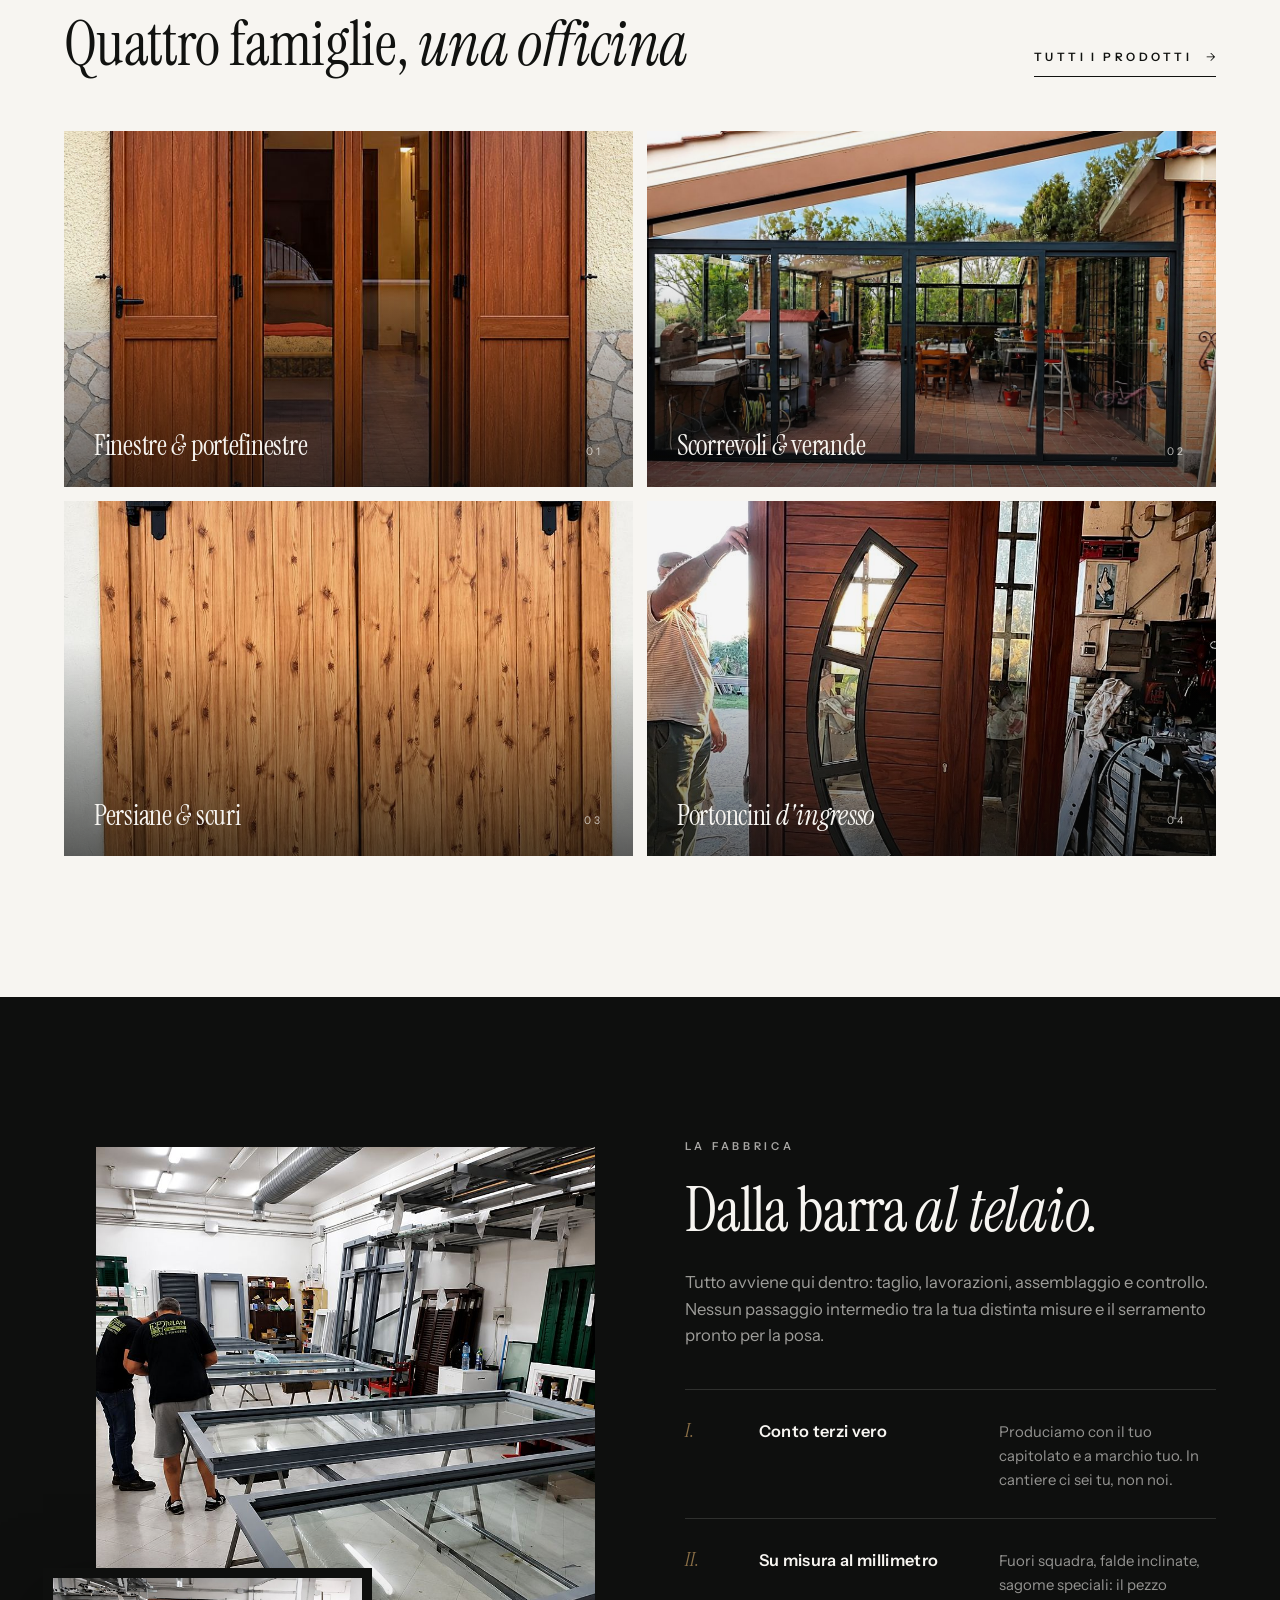
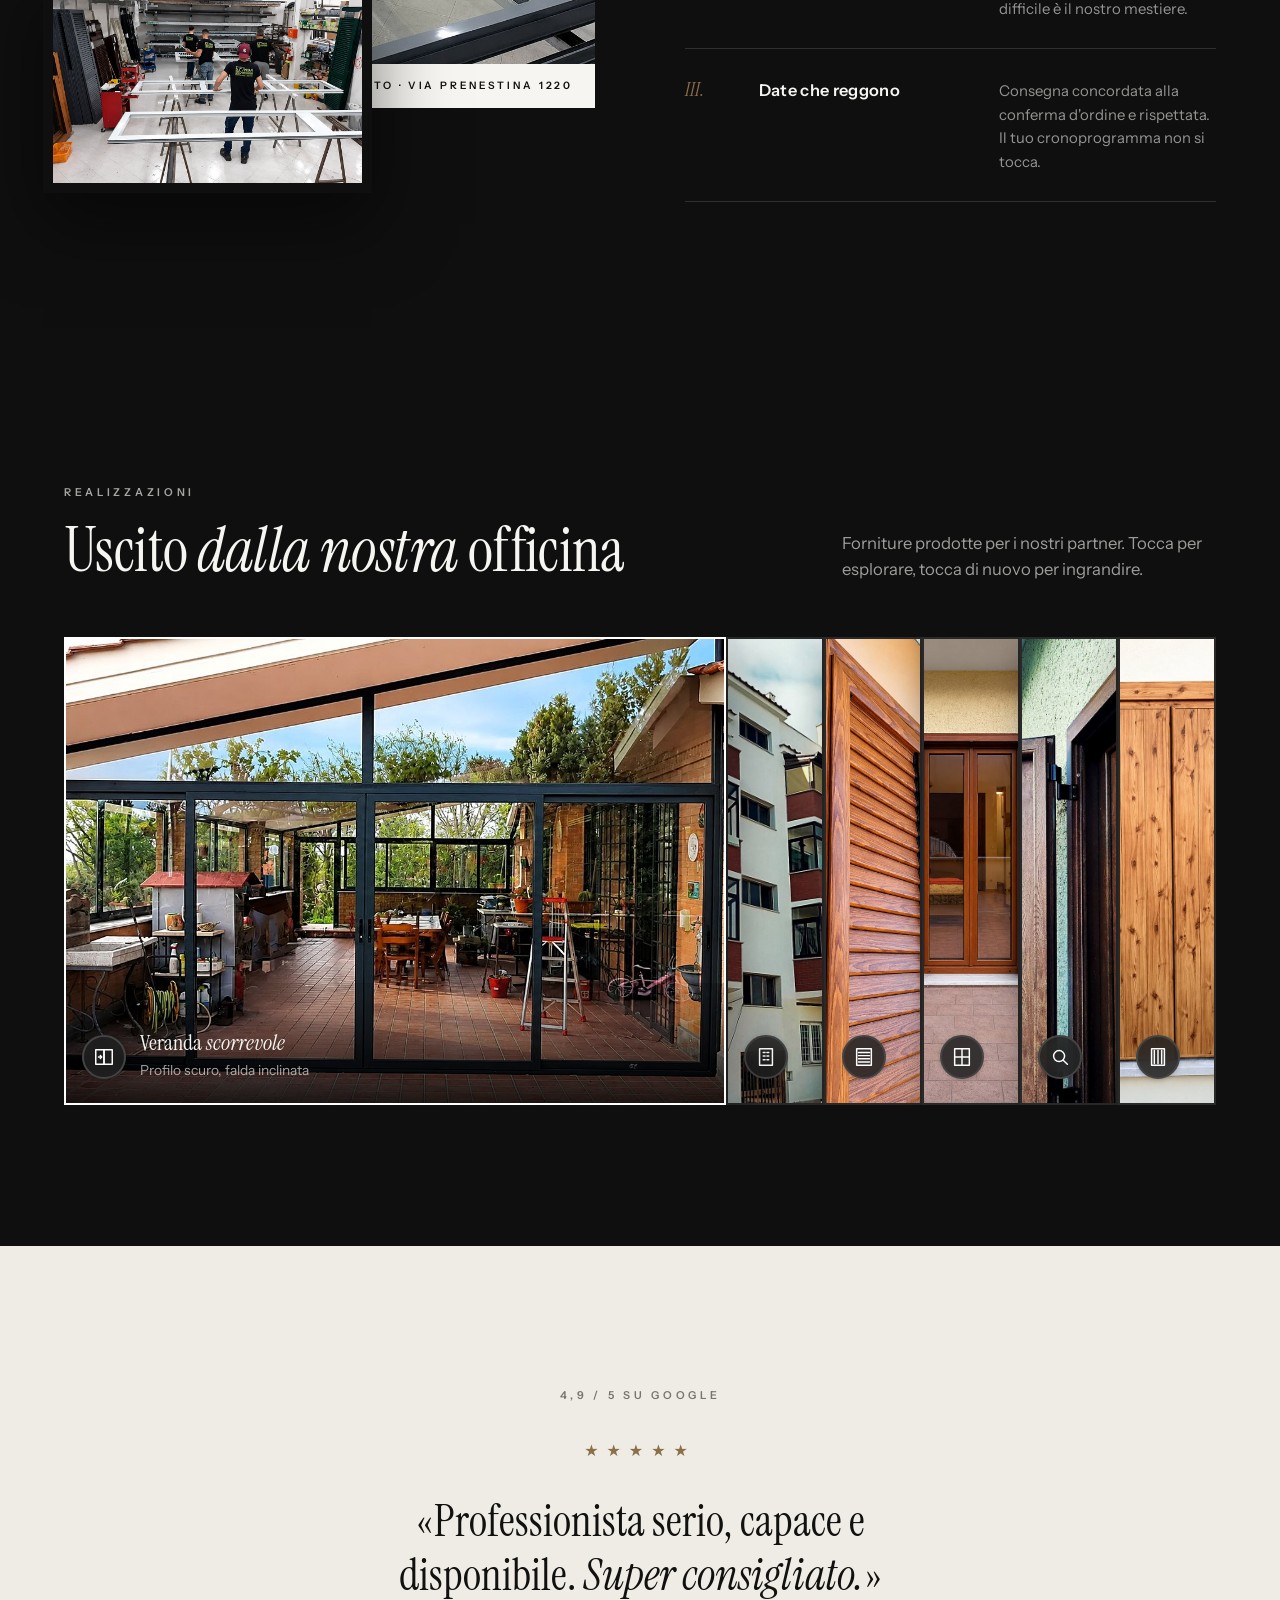
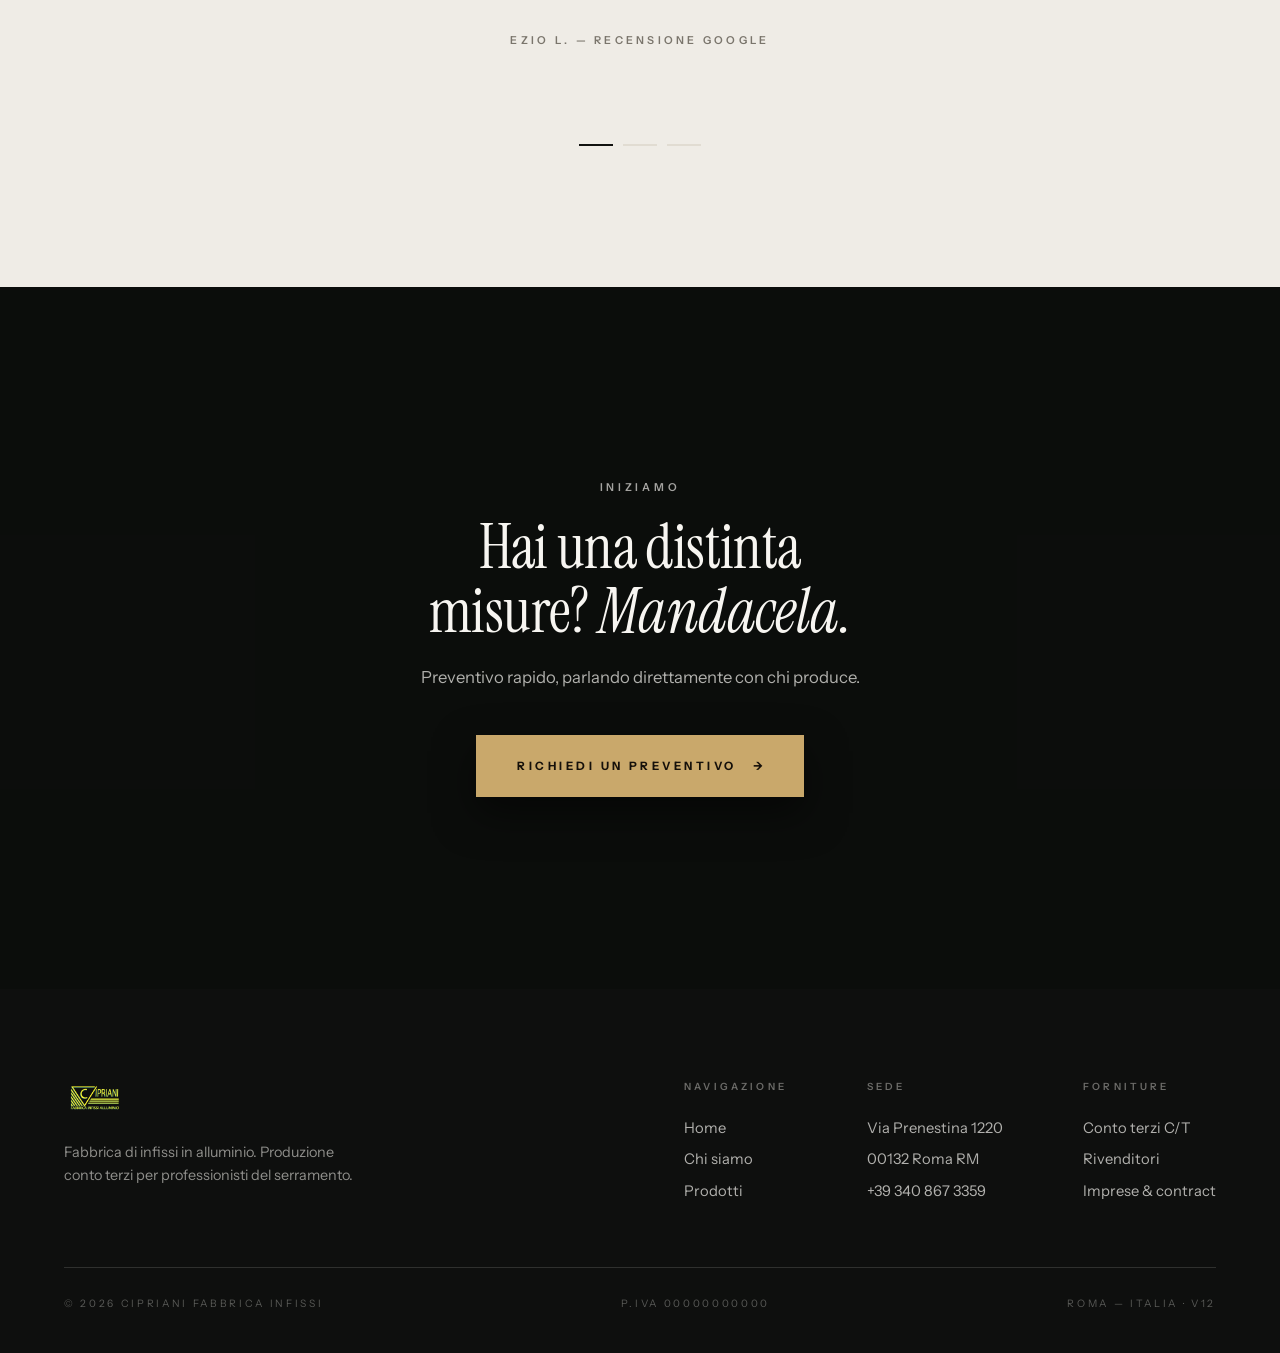
==== commit ddc2de44: "Replace logo with official version and refine hero typography - New Cipriani logo (yellow/teal) repl" ====
--- a/index.html
+++ b/index.html
@@ -15,7 +15,7 @@
 <link rel="preconnect" href="https://fonts.gstatic.com" crossorigin>
 <link href="https://fonts.googleapis.com/css2?family=Instrument+Serif:ital@0;1&family=Instrument+Sans:ital,wght@0,400..700;1,400&display=swap" rel="stylesheet">
 <link rel="preload" as="image" href="img/hero1.jpg">
-<link rel="stylesheet" href="css/style.css?v=15">
+<link rel="stylesheet" href="css/style.css?v=16">
 </head>
 <body>
 <div class="telaio" aria-hidden="true"></div>
@@ -182,6 +182,6 @@
   </div>
 </footer>
 
-<script src="js/main.js?v=15"></script>
+<script src="js/main.js?v=16"></script>
 </body>
 </html>
--- a/css/style.css
+++ b/css/style.css
@@ -90,7 +90,7 @@
 .hero .inner{position:relative;z-index:2;width:min(1380px,calc(100vw - 48px));margin:0 auto;padding-bottom:clamp(56px,7vh,96px)}
 .hero .kick{margin-bottom:28px;color:rgba(247,245,241,.85);text-shadow:0 2px 12px rgba(0,0,0,.4)}
 html.js .hero .kick{opacity:0;animation:rise 1s .3s var(--ease) forwards}
-.hero h1{max-width:15ch;font-size:clamp(3.2rem,8.5vw,7.6rem);text-shadow:0 4px 40px rgba(0,0,0,.35)}
+.hero h1{max-width:15ch;font-size:clamp(2.6rem,5.8vw,5.2rem);letter-spacing:-.02em;line-height:1.08;text-shadow:0 4px 40px rgba(0,0,0,.3)}
 html.js .hero h1{opacity:0;animation:rise 1.1s .5s var(--ease) forwards}
 .hero .foot{display:flex;flex-wrap:wrap;align-items:flex-end;justify-content:space-between;gap:30px;margin-top:44px}
 html.js .hero .foot{opacity:0;animation:rise 1s .85s var(--ease) forwards}
@@ -301,7 +301,7 @@
 @media(max-width:700px){
   .mosaic{grid-template-columns:1fr}
   .tile{aspect-ratio:16/11}
-  .t-hero,.hero h1{font-size:clamp(2.4rem,10vw,3.6rem)}
+  .t-hero,.hero h1{font-size:clamp(2.2rem,9vw,3.2rem)}
   .hero .inner{padding-bottom:44px}
   .hero .ctrl{gap:14px}
   .hero .prog{width:80px}
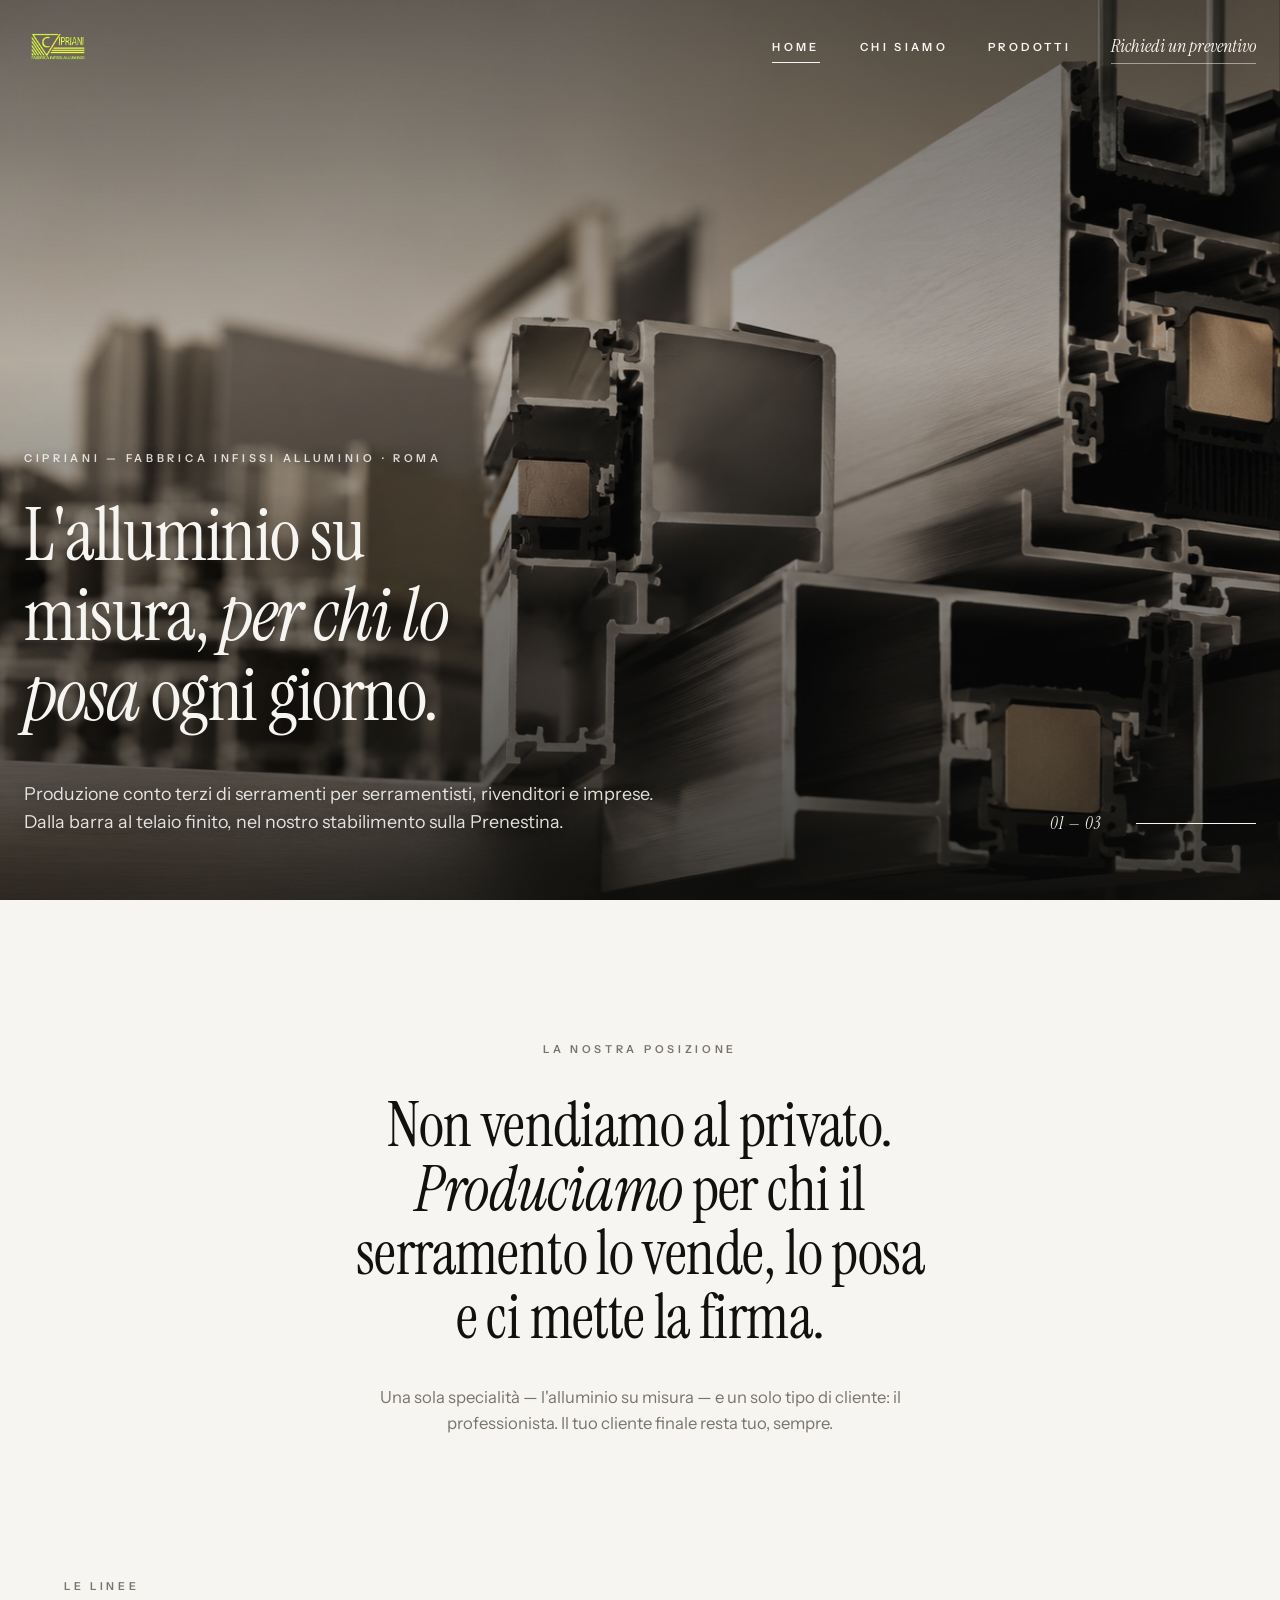
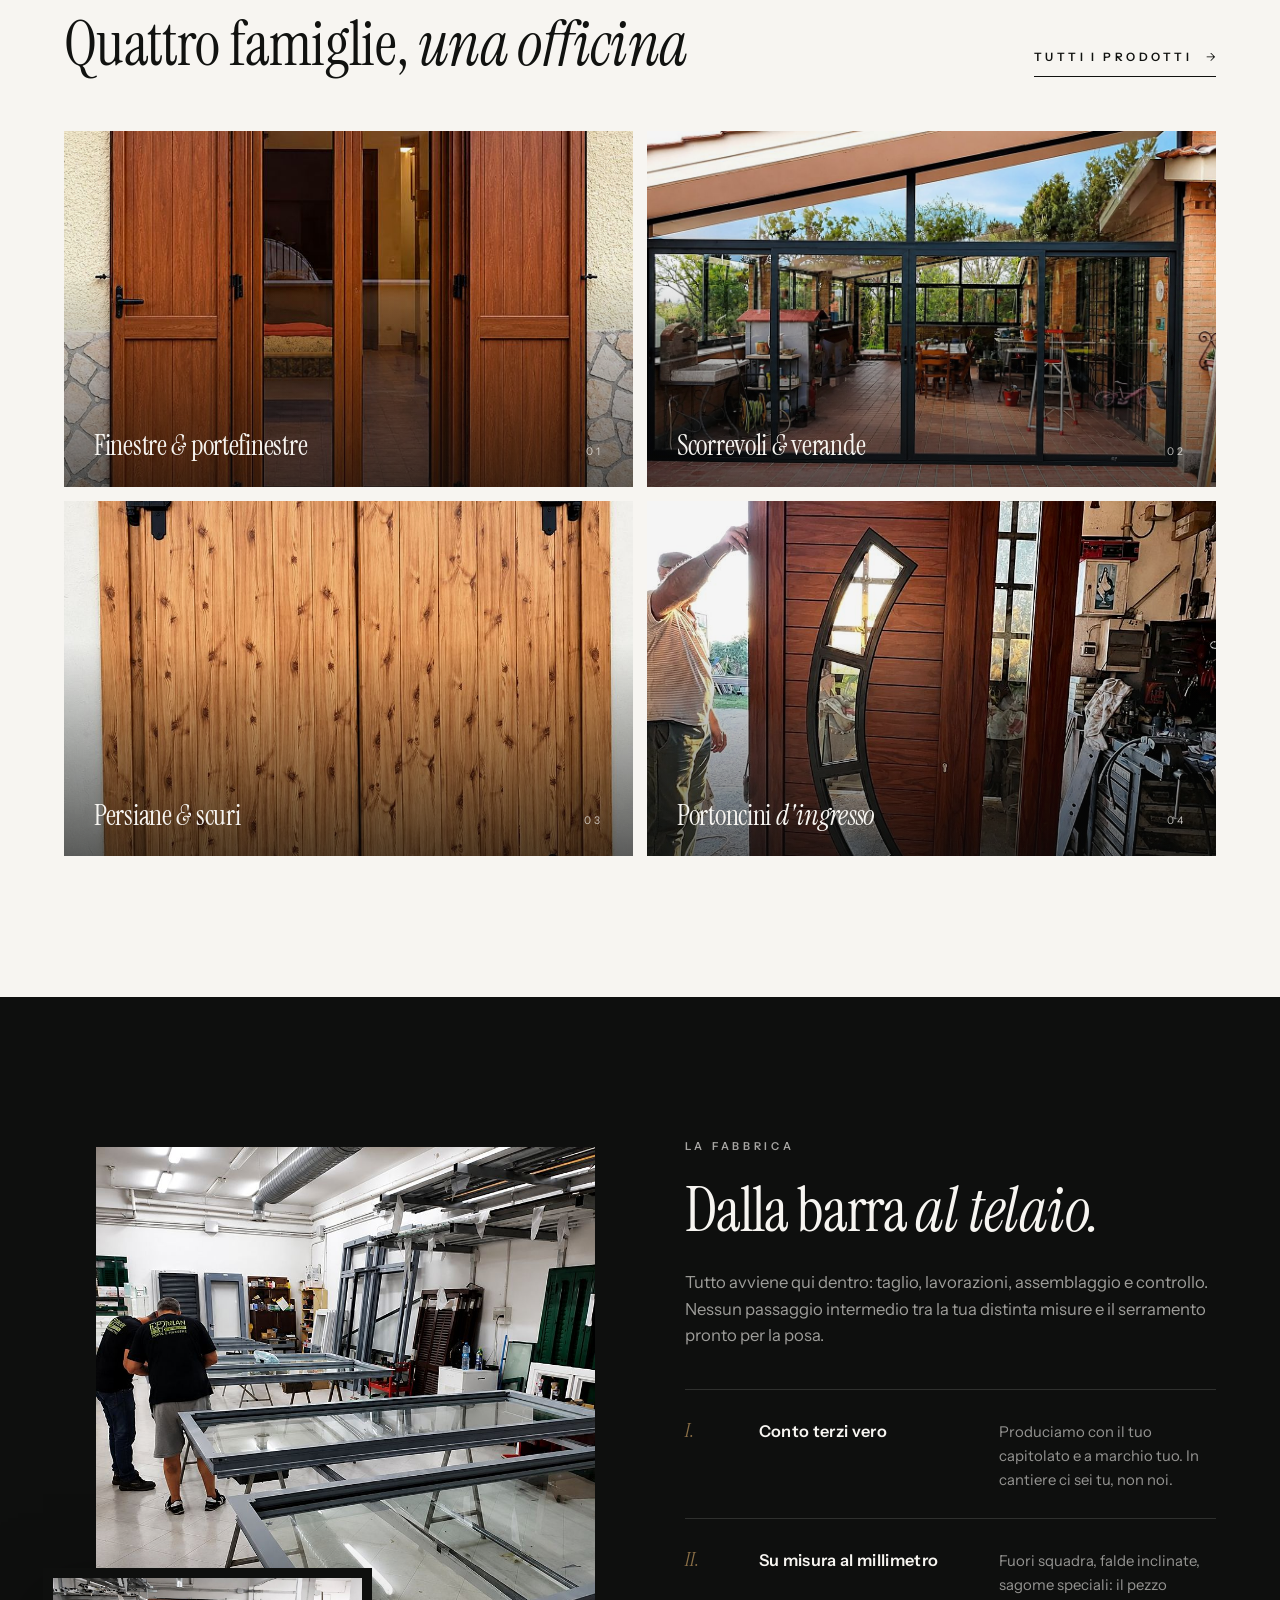
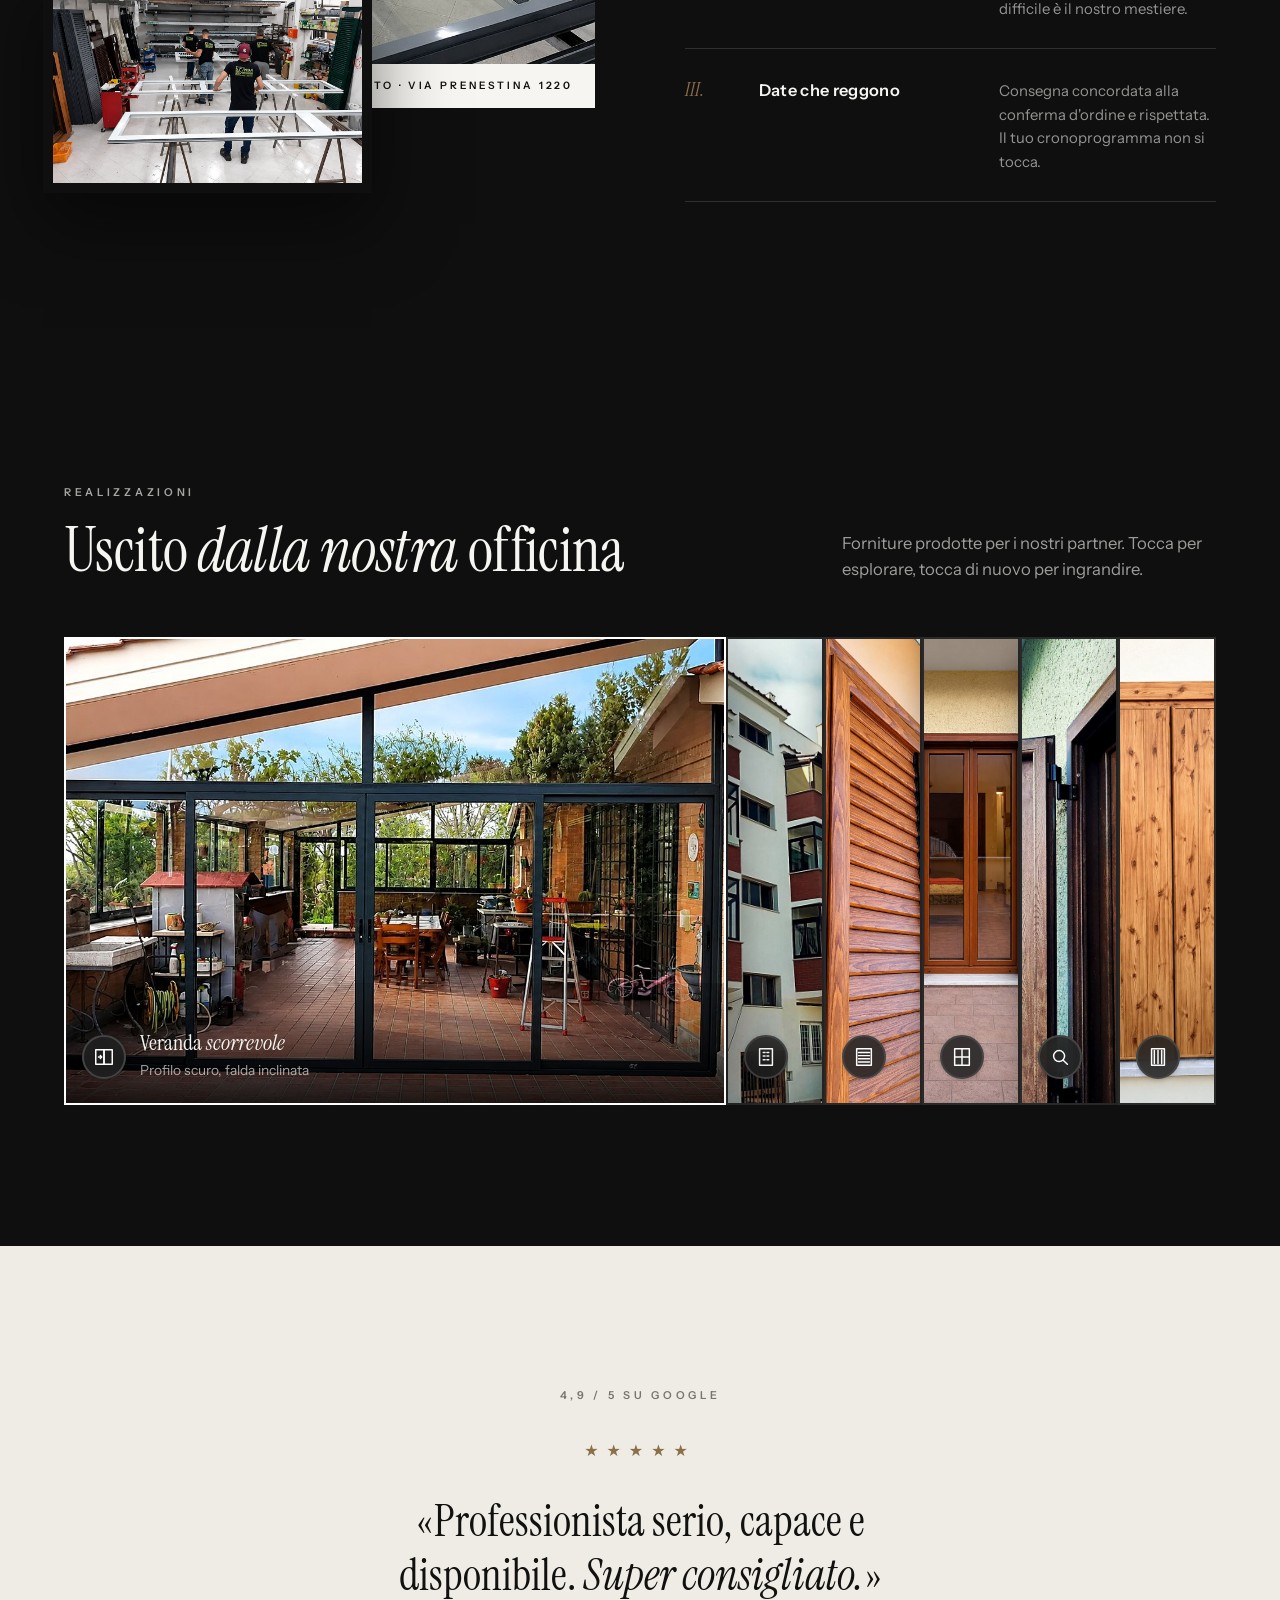
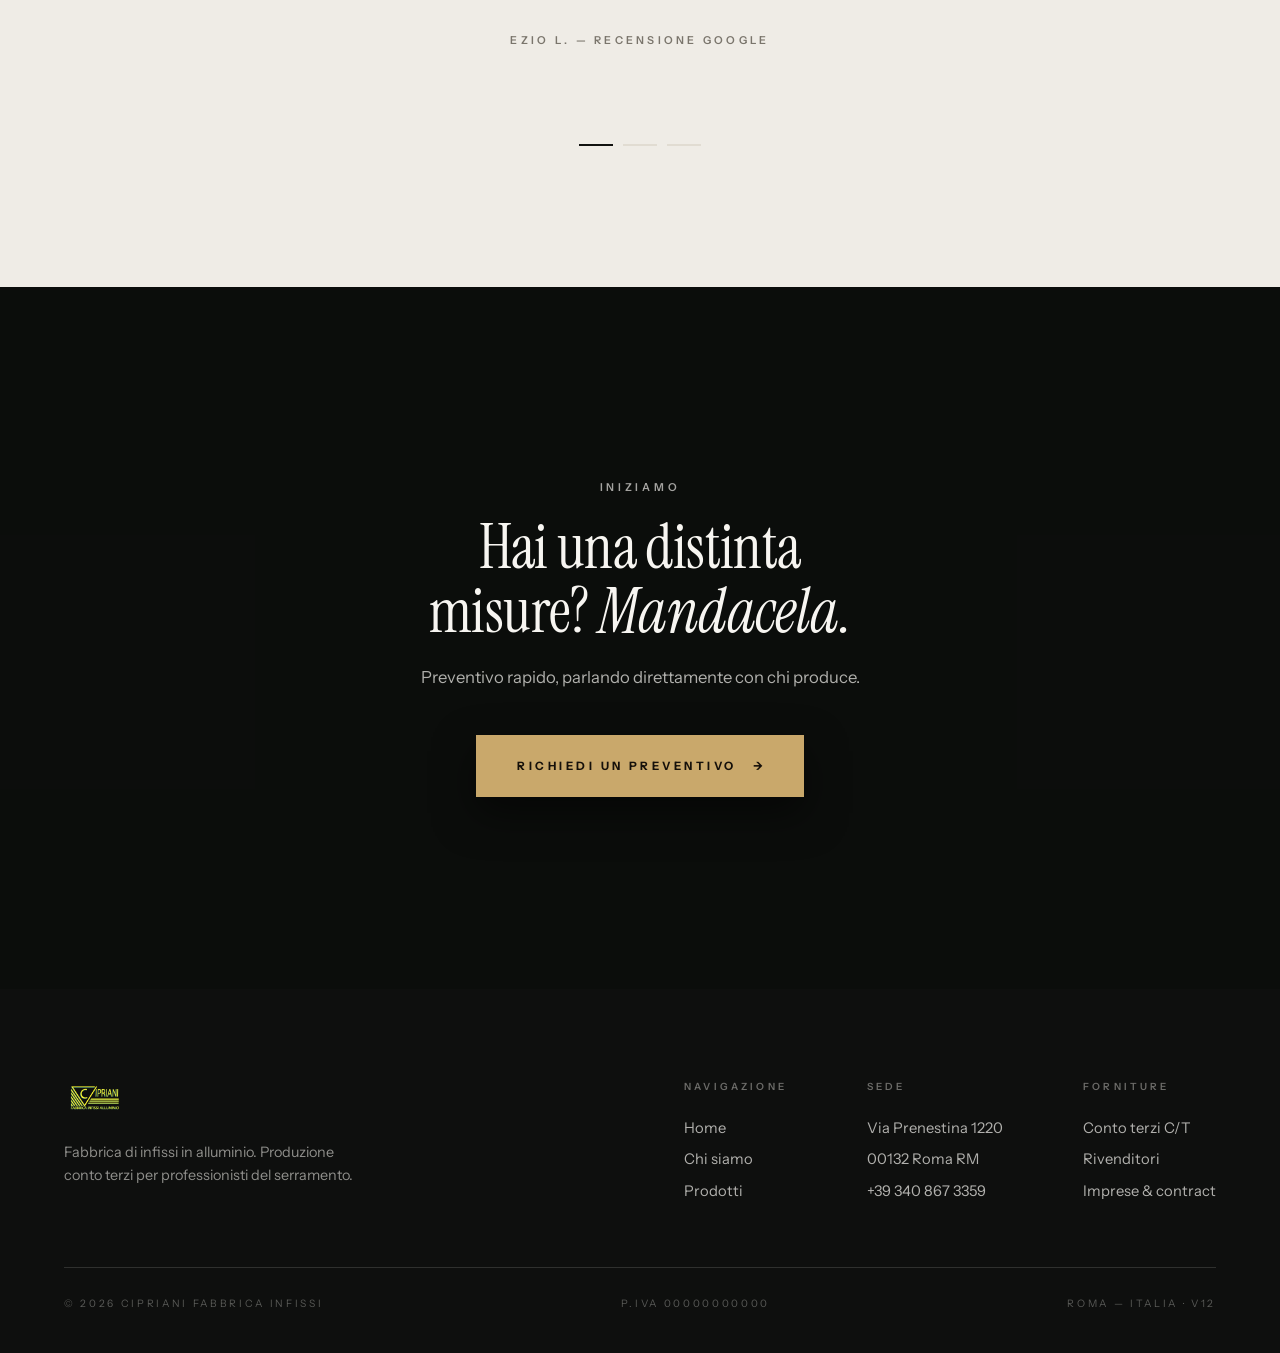
==== commit d89b177d: "Make logo bigger (44px) and remove telaio border frame Co-Authored-By: Claude Opus 4.6 <noreply@anth" ====
--- a/index.html
+++ b/index.html
@@ -15,7 +15,7 @@
 <link rel="preconnect" href="https://fonts.gstatic.com" crossorigin>
 <link href="https://fonts.googleapis.com/css2?family=Instrument+Serif:ital@0;1&family=Instrument+Sans:ital,wght@0,400..700;1,400&display=swap" rel="stylesheet">
 <link rel="preload" as="image" href="img/hero1.jpg">
-<link rel="stylesheet" href="css/style.css?v=16">
+<link rel="stylesheet" href="css/style.css?v=17">
 </head>
 <body>
 <div class="telaio" aria-hidden="true"></div>
@@ -182,6 +182,6 @@
   </div>
 </footer>
 
-<script src="js/main.js?v=16"></script>
+<script src="js/main.js?v=17"></script>
 </body>
 </html>
--- a/css/style.css
+++ b/css/style.css
@@ -24,7 +24,7 @@
 /* —— cornice fissa: il telaio —— */
 .telaio{position:fixed;inset:0;pointer-events:none;z-index:200;border:10px solid var(--bg);display:none}
 .telaio::after{content:"";position:absolute;inset:0;border:1px solid var(--line)}
-@media(min-width:1024px){.telaio{display:block}}
+@media(min-width:1024px){.telaio{display:none}}
 body.on-dark-edge .telaio{border-color:var(--bg)}
 
 .wrap{width:min(1280px,90vw);margin:0 auto}
@@ -51,7 +51,7 @@
 /* —— header —— */
 header{position:fixed;top:0;left:0;right:0;z-index:150;transition:background .5s var(--ease),box-shadow .5s,transform .5s var(--ease)}
 header .bar{display:flex;align-items:center;justify-content:space-between;width:min(1380px,calc(100vw - 48px));margin:0 auto;height:96px;transition:height .4s var(--ease)}
-header .logo img{height:34px;width:auto;transition:opacity .3s}
+header .logo img{height:44px;width:auto;transition:opacity .3s}
 header .logo .lg-d{display:none}
 header.lite{background:rgba(247,245,241,.88);backdrop-filter:blur(16px);box-shadow:0 1px 0 var(--line)}
 header.lite .bar{height:74px}
